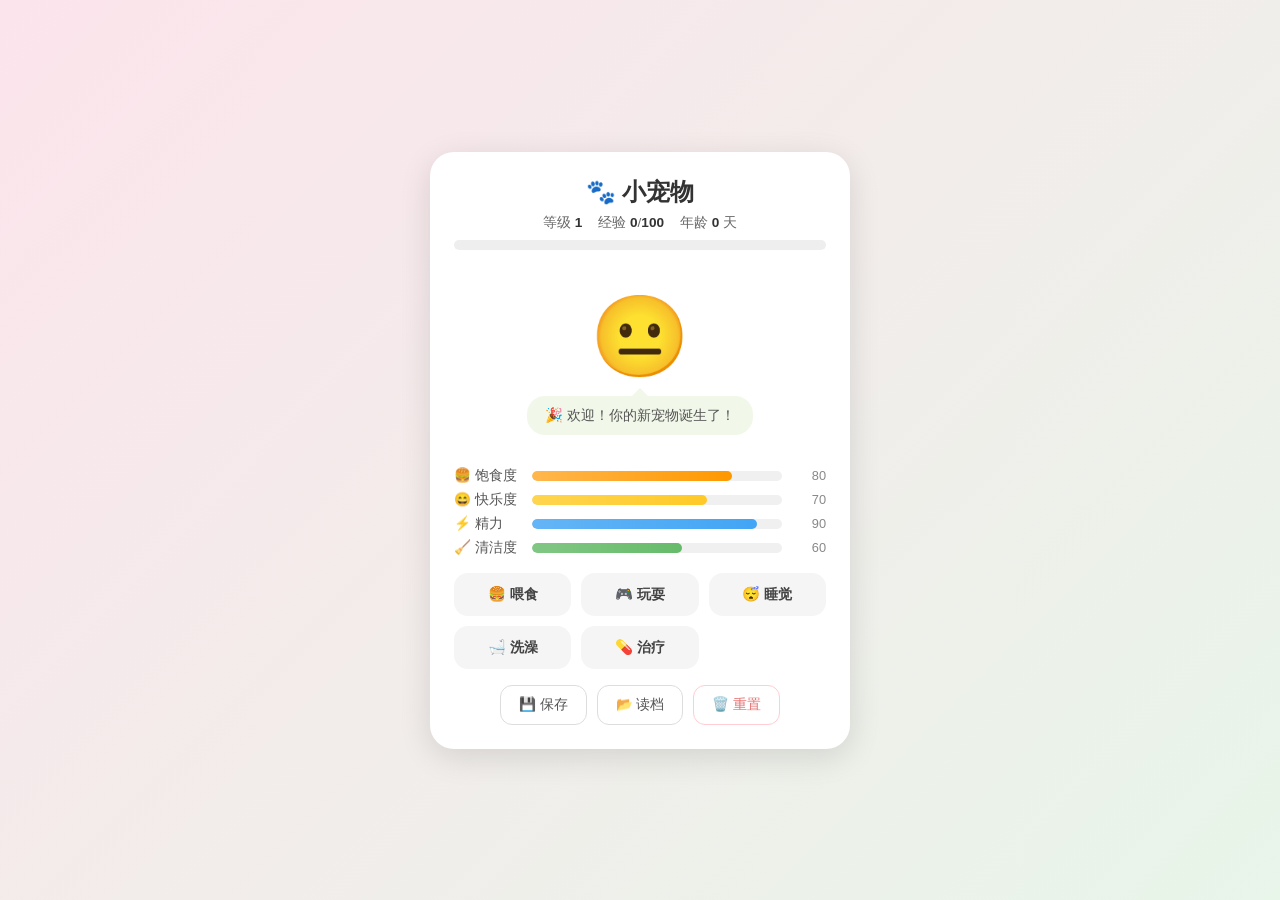
==== pet-companion/index.html @ ac324ffc "初步分工说明，请阅读readme知晓自己负责区域" ====
<!DOCTYPE html>
<html lang="zh-CN">
<head>
    <meta charset="UTF-8" />
    <meta name="viewport" content="width=device-width, initial-scale=1.0" />
    <title>宠物伙伴</title>
    <link rel="stylesheet" href="css/style.css" />
</head>
<body>
    <div id="app">
        <!-- 顶部信息栏 -->
        <header>
            <h1 id="pet-name">🐾 小宠物</h1>
            <div class="meta-info">
                <span>等级 <strong id="level">1</strong></span>
                <span>经验 <strong id="xp">0</strong>/<strong id="xp-next">100</strong></span>
                <span>年龄 <strong id="age">0</strong> 天</span>
            </div>
            <!-- 经验条 -->
            <div class="progress-bar" id="xp-bar">
                <div class="progress-fill" id="xp-fill" style="width: 0%"></div>
            </div>
        </header>

        <!-- 宠物展示区 -->
        <section id="pet-area">
            <div id="pet-sprite" class="pet-normal">😊</div>
            <div id="pet-message" class="message-bubble">你好！我是你的小宠物～</div>
        </section>

        <!-- 属性面板 -->
        <section id="stats-panel">
            <div class="stat">
                <span class="stat-label">🍔 饱食度</span>
                <div class="progress-bar"><div class="progress-fill" id="hunger-fill" style="width: 80%"></div></div>
                <span class="stat-value" id="hunger-value">80</span>
            </div>
            <div class="stat">
                <span class="stat-label">😄 快乐度</span>
                <div class="progress-bar"><div class="progress-fill" id="happiness-fill" style="width: 70%"></div></div>
                <span class="stat-value" id="happiness-value">70</span>
            </div>
            <div class="stat">
                <span class="stat-label">⚡ 精力</span>
                <div class="progress-bar"><div class="progress-fill" id="energy-fill" style="width: 90%"></div></div>
                <span class="stat-value" id="energy-value">90</span>
            </div>
            <div class="stat">
                <span class="stat-label">🧹 清洁度</span>
                <div class="progress-bar"><div class="progress-fill" id="hygiene-fill" style="width: 60%"></div></div>
                <span class="stat-value" id="hygiene-value">60</span>
            </div>
        </section>

        <!-- 操作按钮 -->
        <section id="actions">
            <button class="action-btn" data-action="feed">🍔 喂食</button>
            <button class="action-btn" data-action="play">🎮 玩耍</button>
            <button class="action-btn" data-action="sleep">😴 睡觉</button>
            <button class="action-btn" data-action="clean">🛁 洗澡</button>
            <button class="action-btn" data-action="heal">💊 治疗</button>
        </section>

        <!-- 存档管理 -->
        <section id="save-management">
            <button class="secondary-btn" id="save-btn">💾 保存</button>
            <button class="secondary-btn" id="load-btn">📂 读档</button>
            <button class="secondary-btn danger" id="reset-btn">🗑️ 重置</button>
        </section>
    </div>

    <script src="js/gameLogic.js"></script>
    <script src="js/storage.js"></script>
    <script src="js/app.js"></script>
</body>
</html>
---- pet-companion/css/style.css ----
/* ===== 全局重置 ===== */
* {
    margin: 0;
    padding: 0;
    box-sizing: border-box;
}

body {
    font-family: 'Segoe UI', 'PingFang SC', 'Microsoft YaHei', sans-serif;
    background: linear-gradient(135deg, #fce4ec, #e8f5e9);
    min-height: 100vh;
    display: flex;
    justify-content: center;
    align-items: center;
    padding: 20px;
}

/* ===== 主容器 ===== */
#app {
    width: 100%;
    max-width: 420px;
    background: #fff;
    border-radius: 24px;
    box-shadow: 0 8px 32px rgba(0, 0, 0, 0.12);
    padding: 24px;
    transition: box-shadow 0.3s;
}

#app:hover {
    box-shadow: 0 12px 40px rgba(0, 0, 0, 0.18);
}

/* ===== 顶部信息栏 ===== */
header {
    text-align: center;
    margin-bottom: 16px;
}

#pet-name {
    font-size: 1.5rem;
    color: #333;
    margin-bottom: 6px;
}

.meta-info {
    display: flex;
    justify-content: center;
    gap: 16px;
    font-size: 0.85rem;
    color: #666;
    margin-bottom: 8px;
}

.meta-info strong {
    color: #333;
}

/* ===== 进度条 ===== */
.progress-bar {
    width: 100%;
    height: 10px;
    background: #eee;
    border-radius: 10px;
    overflow: hidden;
    margin: 4px 0;
}

.progress-fill {
    height: 100%;
    border-radius: 10px;
    transition: width 0.5s ease;
    background: linear-gradient(90deg, #81c784, #66bb6a);
}

/* ===== 宠物展示区 ===== */
#pet-area {
    position: relative;
    display: flex;
    flex-direction: column;
    align-items: center;
    padding: 24px 0;
    margin-bottom: 8px;
}

#pet-sprite {
    font-size: 5rem;
    transition: transform 0.3s ease;
    cursor: default;
    user-select: none;
}

#pet-sprite:hover {
    transform: scale(1.1);
}

/* 宠物情绪动画 */
.pet-normal { animation: idleBounce 2s ease-in-out infinite; }
.pet-happy { animation: happyJump 0.6s ease; }
.pet-sleeping { animation: sleepFloat 3s ease-in-out infinite; }
.pet-sick { animation: sickShake 0.5s ease infinite; }

@keyframes idleBounce {
    0%, 100% { transform: translateY(0); }
    50% { transform: translateY(-6px); }
}

@keyframes happyJump {
    0% { transform: translateY(0) scale(1); }
    30% { transform: translateY(-20px) scale(1.15); }
    60% { transform: translateY(-10px) scale(1.05); }
    100% { transform: translateY(0) scale(1); }
}

@keyframes sleepFloat {
    0%, 100% { transform: translateY(0) scale(0.95); opacity: 0.8; }
    50% { transform: translateY(-4px) scale(1); opacity: 1; }
}

@keyframes sickShake {
    0%, 100% { transform: translateX(0); }
    25% { transform: translateX(-5px); }
    75% { transform: translateX(5px); }
}

/* 对话气泡 */
.message-bubble {
    margin-top: 12px;
    padding: 10px 18px;
    background: #f1f8e9;
    border-radius: 18px;
    font-size: 0.9rem;
    color: #555;
    max-width: 280px;
    text-align: center;
    position: relative;
    transition: opacity 0.3s, transform 0.3s;
}

.message-bubble::before {
    content: '';
    position: absolute;
    top: -8px;
    left: 50%;
    transform: translateX(-50%);
    border-left: 8px solid transparent;
    border-right: 8px solid transparent;
    border-bottom: 8px solid #f1f8e9;
}

/* ===== 属性面板 ===== */
#stats-panel {
    margin-bottom: 16px;
}

.stat {
    display: flex;
    align-items: center;
    gap: 8px;
    margin-bottom: 6px;
}

.stat-label {
    width: 70px;
    font-size: 0.85rem;
    color: #555;
    flex-shrink: 0;
}

.stat .progress-bar {
    flex: 1;
    height: 10px;
    background: #f0f0f0;
}

.stat .progress-fill {
    height: 100%;
    border-radius: 10px;
    transition: width 0.5s ease;
}

.stat .stat-value {
    width: 36px;
    text-align: right;
    font-size: 0.8rem;
    color: #888;
    flex-shrink: 0;
}

/* 各属性颜色 */
#hunger-fill  { background: linear-gradient(90deg, #ffb74d, #ff9800); }
#happiness-fill { background: linear-gradient(90deg, #ffd54f, #ffca28); }
#energy-fill  { background: linear-gradient(90deg, #64b5f6, #42a5f5); }
#hygiene-fill { background: linear-gradient(90deg, #81c784, #66bb6a); }

/* ===== 操作按钮 ===== */
#actions {
    display: grid;
    grid-template-columns: repeat(3, 1fr);
    gap: 10px;
    margin-bottom: 16px;
}

.action-btn {
    padding: 12px 8px;
    border: none;
    border-radius: 14px;
    font-size: 0.9rem;
    font-weight: 600;
    background: #f5f5f5;
    color: #444;
    cursor: pointer;
    transition: all 0.2s ease;
    user-select: none;
}

.action-btn:hover {
    background: #e8f5e9;
    transform: translateY(-2px);
    box-shadow: 0 4px 12px rgba(0, 0, 0, 0.1);
}

.action-btn:active {
    transform: translateY(0);
    box-shadow: none;
}

.action-btn:disabled {
    opacity: 0.5;
    cursor: not-allowed;
    transform: none;
    box-shadow: none;
}

/* ===== 存档管理 ===== */
#save-management {
    display: flex;
    justify-content: center;
    gap: 10px;
}

.secondary-btn {
    padding: 10px 18px;
    border: 1px solid #ddd;
    border-radius: 12px;
    font-size: 0.85rem;
    background: #fff;
    color: #555;
    cursor: pointer;
    transition: all 0.2s ease;
}

.secondary-btn:hover {
    background: #f5f5f5;
    border-color: #bbb;
}

.secondary-btn.danger {
    color: #e57373;
    border-color: #ffcdd2;
}

.secondary-btn.danger:hover {
    background: #ffebee;
    border-color: #ef9a9a;
}

/* ===== 响应式 ===== */
@media (max-width: 480px) {
    #app {
        padding: 16px;
        border-radius: 18px;
    }

    #pet-sprite {
        font-size: 4rem;
    }

    .action-btn {
        padding: 10px 6px;
        font-size: 0.8rem;
    }

    .meta-info {
        gap: 10px;
        font-size: 0.78rem;
    }
}
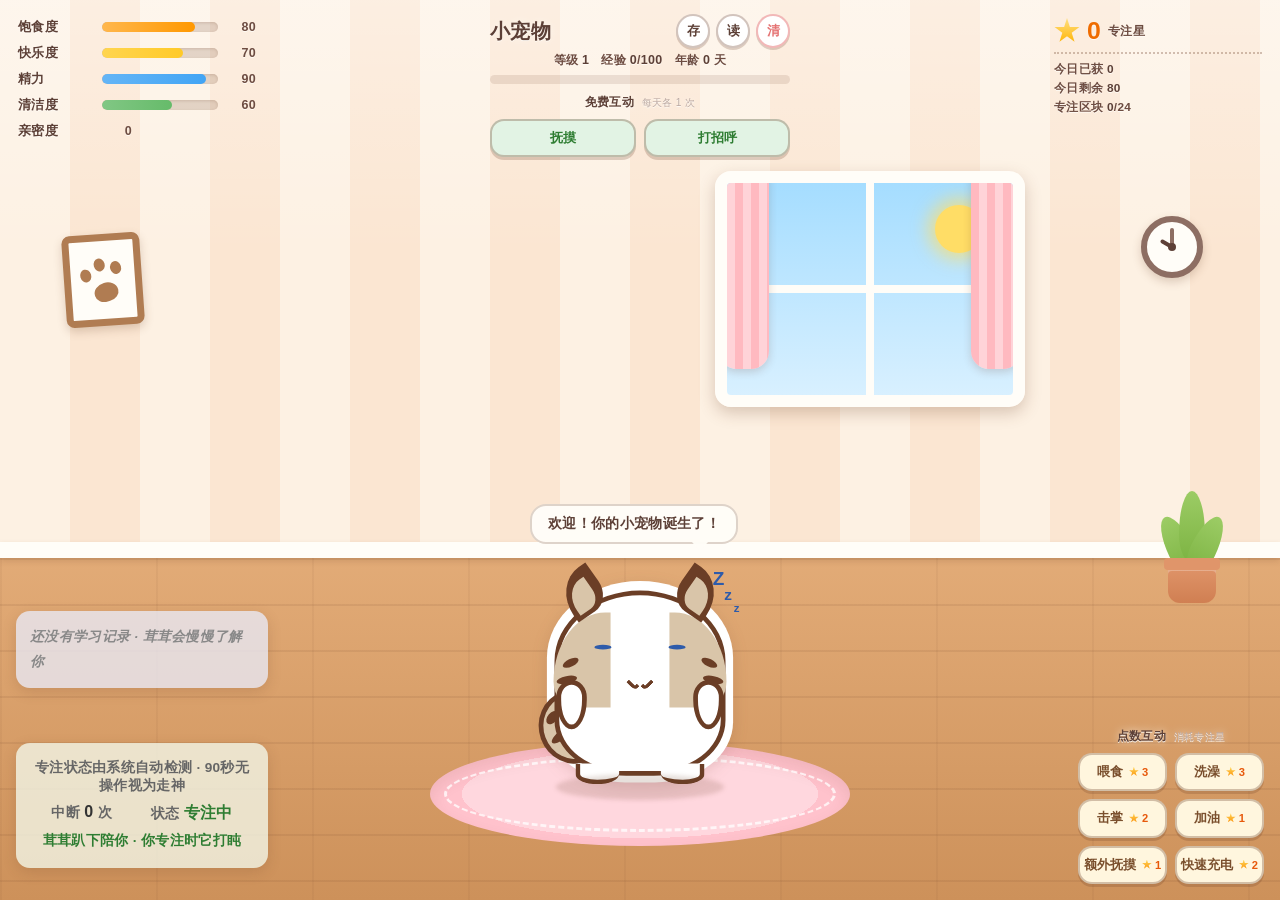
==== commit da19b7e2: "新ui" ====
--- a/pet-companion/index.html
+++ b/pet-companion/index.html
@@ -5,12 +5,90 @@
     <meta name="viewport" content="width=device-width, initial-scale=1.0" />
     <title>宠物伙伴</title>
     <link rel="stylesheet" href="css/style.css" />
+    <link rel="stylesheet" href="css/pet.css" />
 </head>
 <body>
     <div id="app">
-        <!-- 顶部信息栏 -->
+        <!-- ===== 卡通房间背景（纯CSS装饰层，自适应全屏） ===== -->
+        <div class="room-wall"></div>
+        <div class="room-floor"></div>
+        <div class="room-baseboard"></div>
+
+        <!-- 墙上挂画（纯CSS爪印，无emoji） -->
+        <div class="room-frame">
+            <div class="paw-print">
+                <i class="paw-toe t1"></i>
+                <i class="paw-toe t2"></i>
+                <i class="paw-toe t3"></i>
+                <i class="paw-pad"></i>
+            </div>
+        </div>
+        <!-- 墙上时钟（分针会转动） -->
+        <div class="room-clock">
+            <div class="clock-hand clock-hand-h"></div>
+            <div class="clock-hand clock-hand-m"></div>
+            <div class="clock-dot"></div>
+        </div>
+        <!-- 窗户：天空 + 太阳 + 云朵 + 窗帘 -->
+        <div class="room-window">
+            <div class="window-bar-h"></div>
+            <div class="window-bar-v"></div>
+            <div class="window-sun"></div>
+            <div class="window-cloud cloud-1"></div>
+            <div class="window-cloud cloud-2"></div>
+            <div class="curtain curtain-l"></div>
+            <div class="curtain curtain-r"></div>
+        </div>
+        <!-- 地板上的地毯 -->
+        <div class="room-rug"></div>
+        <!-- 右下角盆栽 -->
+        <div class="room-plant">
+            <div class="plant-leaf leaf-1"></div>
+            <div class="plant-leaf leaf-2"></div>
+            <div class="plant-leaf leaf-3"></div>
+            <div class="plant-pot"></div>
+        </div>
+
+        <!-- ===== 左上角：属性面板（无大框，纯文字标签） ===== -->
+        <section id="stats-panel">
+            <div class="stat">
+                <span class="stat-label">饱食度</span>
+                <div class="progress-bar"><div class="progress-fill" id="hunger-fill" style="width: 80%"></div></div>
+                <span class="stat-value" id="hunger-value">80</span>
+            </div>
+            <div class="stat">
+                <span class="stat-label">快乐度</span>
+                <div class="progress-bar"><div class="progress-fill" id="happiness-fill" style="width: 70%"></div></div>
+                <span class="stat-value" id="happiness-value">70</span>
+            </div>
+            <div class="stat">
+                <span class="stat-label">精力</span>
+                <div class="progress-bar"><div class="progress-fill" id="energy-fill" style="width: 90%"></div></div>
+                <span class="stat-value" id="energy-value">90</span>
+            </div>
+            <div class="stat">
+                <span class="stat-label">清洁度</span>
+                <div class="progress-bar"><div class="progress-fill" id="hygiene-fill" style="width: 60%"></div></div>
+                <span class="stat-value" id="hygiene-value">60</span>
+            </div>
+            <!-- 亲密度（无上限，只增不减，B 渲染数值） -->
+            <div class="stat stat-affection">
+                <span class="stat-label">亲密度</span>
+                <span class="stat-value" id="affection-value">0</span>
+            </div>
+        </section>
+
+        <!-- ===== 顶部中央：名字/等级 + 存档按钮 + 免费互动 ===== -->
         <header>
-            <h1 id="pet-name">🐾 小宠物</h1>
+            <div class="header-top">
+                <h1 id="pet-name">小宠物</h1>
+                <!-- 存档管理（收纳为小圆钮） -->
+                <div id="save-management">
+                    <button class="secondary-btn" id="save-btn" title="保存">存</button>
+                    <button class="secondary-btn" id="load-btn" title="读档">读</button>
+                    <button class="secondary-btn danger" id="reset-btn" title="重置">清</button>
+                </div>
+            </div>
             <div class="meta-info">
                 <span>等级 <strong id="level">1</strong></span>
                 <span>经验 <strong id="xp">0</strong>/<strong id="xp-next">100</strong></span>
@@ -20,52 +98,86 @@
             <div class="progress-bar" id="xp-bar">
                 <div class="progress-fill" id="xp-fill" style="width: 0%"></div>
             </div>
+            <!-- 免费互动（每天各限 1 次，次数限制由 B 控制） -->
+            <div class="action-group">
+                <h3 class="action-group-title">免费互动 <small>每天各 1 次</small></h3>
+                <div class="action-grid action-grid-free">
+                    <button class="action-btn action-btn-free" data-action="pet_free">抚摸</button>
+                    <button class="action-btn action-btn-free" data-action="greet">打招呼</button>
+                </div>
+            </div>
         </header>
 
-        <!-- 宠物展示区 -->
+        <!-- ===== 右上角：专注星面板（数据由 B 通过 GameLogic.getStarsInfo 渲染） ===== -->
+        <section id="star-panel">
+            <div class="star-main">
+                <span class="star-icon"></span>
+                <span class="star-count" id="star-count">0</span>
+                <span class="star-label">专注星</span>
+            </div>
+            <div class="star-meta">
+                <span>今日已获 <strong id="daily-star-count">0</strong></span>
+                <span>今日剩余 <strong id="daily-star-remaining">80</strong></span>
+                <span>专注区块 <strong id="focus-block-count">0</strong>/24</span>
+            </div>
+        </section>
+
+        <!-- ===== 中央：宠物展示区（站在地板地毯上） ===== -->
         <section id="pet-area">
-            <div id="pet-sprite" class="pet-normal">😊</div>
+            <div id="pet-sprite" class="pet-normal">
+                <div class="cat-glow"></div>
+                <div class="cat-tail">
+                    <div class="cat-tail-mark cat-tail-mark-1"></div>
+                    <div class="cat-tail-mark cat-tail-mark-2"></div>
+                </div>
+                <div class="cat-body">
+                    <div class="cat-cheek cat-cheek-l"></div>
+                    <div class="cat-cheek cat-cheek-r"></div>
+                    <div class="cat-collar"></div>
+                </div>
+                <div class="cat-ear cat-ear-l"></div>
+                <div class="cat-ear cat-ear-r"></div>
+                <div class="cat-ear-inner cat-ear-inner-l"></div>
+                <div class="cat-ear-inner cat-ear-inner-r"></div>
+                <div class="cat-whisker cat-whisker-l1"></div>
+                <div class="cat-whisker cat-whisker-l2"></div>
+                <div class="cat-whisker cat-whisker-r1"></div>
+                <div class="cat-whisker cat-whisker-r2"></div>
+                <div class="cat-eye cat-eye-l"></div>
+                <div class="cat-eye cat-eye-r"></div>
+                <div class="cat-mouth"></div>
+                <div class="cat-blush cat-blush-l"></div>
+                <div class="cat-blush cat-blush-r"></div>
+                <div class="cat-arm cat-arm-l"></div>
+                <div class="cat-arm cat-arm-r"></div>
+                <div class="cat-foot cat-foot-l"></div>
+                <div class="cat-foot cat-foot-r"></div>
+                <div class="cat-hearts"><span></span><span></span><span></span></div>
+                <div class="cat-zzz"><span>Z</span><span>z</span><span>z</span></div>
+                <div class="cat-bubbles"><span></span><span></span><span></span><span></span><span></span></div>
+                <div class="cat-spark"></div>
+                <div class="cat-food"></div>
+                <div class="cat-hand5"></div>
+            </div>
             <div id="pet-message" class="message-bubble">你好！我是你的小宠物～</div>
         </section>
 
-        <!-- 属性面板 -->
-        <section id="stats-panel">
-            <div class="stat">
-                <span class="stat-label">🍔 饱食度</span>
-                <div class="progress-bar"><div class="progress-fill" id="hunger-fill" style="width: 80%"></div></div>
-                <span class="stat-value" id="hunger-value">80</span>
+        <!-- ===== 底部：点数互动按钮（消耗专注星，data-action 与 GameLogic.actions 一致） ===== -->
+        <section id="actions">
+            <div class="action-group">
+                <h3 class="action-group-title">点数互动 <small>消耗专注星</small></h3>
+                <div class="action-grid">
+                    <button class="action-btn action-btn-star" data-action="feed">喂食 <span class="star-cost"><i class="mini-star"></i>3</span></button>
+                    <button class="action-btn action-btn-star" data-action="clean">洗澡 <span class="star-cost"><i class="mini-star"></i>3</span></button>
+                    <button class="action-btn action-btn-star" data-action="highfive">击掌 <span class="star-cost"><i class="mini-star"></i>2</span></button>
+                    <button class="action-btn action-btn-star" data-action="cheer">加油 <span class="star-cost"><i class="mini-star"></i>1</span></button>
+                </div>
+                <!-- 第三行：字数较长，独立成行、宽度自适应，不必与上两行对齐 -->
+                <div class="action-grid action-grid-lower">
+                    <button class="action-btn action-btn-star" data-action="pet_extra">额外抚摸 <span class="star-cost"><i class="mini-star"></i>1</span></button>
+                    <button class="action-btn action-btn-star" data-action="sleep">快速充电 <span class="star-cost"><i class="mini-star"></i>2</span></button>
+                </div>
             </div>
-            <div class="stat">
-                <span class="stat-label">😄 快乐度</span>
-                <div class="progress-bar"><div class="progress-fill" id="happiness-fill" style="width: 70%"></div></div>
-                <span class="stat-value" id="happiness-value">70</span>
-            </div>
-            <div class="stat">
-                <span class="stat-label">⚡ 精力</span>
-                <div class="progress-bar"><div class="progress-fill" id="energy-fill" style="width: 90%"></div></div>
-                <span class="stat-value" id="energy-value">90</span>
-            </div>
-            <div class="stat">
-                <span class="stat-label">🧹 清洁度</span>
-                <div class="progress-bar"><div class="progress-fill" id="hygiene-fill" style="width: 60%"></div></div>
-                <span class="stat-value" id="hygiene-value">60</span>
-            </div>
-        </section>
-
-        <!-- 操作按钮 -->
-        <section id="actions">
-            <button class="action-btn" data-action="feed">🍔 喂食</button>
-            <button class="action-btn" data-action="play">🎮 玩耍</button>
-            <button class="action-btn" data-action="sleep">😴 睡觉</button>
-            <button class="action-btn" data-action="clean">🛁 洗澡</button>
-            <button class="action-btn" data-action="heal">💊 治疗</button>
-        </section>
-
-        <!-- 存档管理 -->
-        <section id="save-management">
-            <button class="secondary-btn" id="save-btn">💾 保存</button>
-            <button class="secondary-btn" id="load-btn">📂 读档</button>
-            <button class="secondary-btn danger" id="reset-btn">🗑️ 重置</button>
         </section>
     </div>
 
@@ -73,4 +185,4 @@
     <script src="js/storage.js"></script>
     <script src="js/app.js"></script>
 </body>
-</html>+</html>
--- a/pet-companion/css/style.css
+++ b/pet-companion/css/style.css
@@ -5,61 +5,738 @@
     box-sizing: border-box;
 }
 
+html, body {
+    height: 100%;
+}
+
 body {
-    font-family: 'Segoe UI', 'PingFang SC', 'Microsoft YaHei', sans-serif;
-    background: linear-gradient(135deg, #fce4ec, #e8f5e9);
-    min-height: 100vh;
+    /* 可爱字体：英文数字走 Comic Sans，中文优先幼圆 */
+    font-family: 'Comic Sans MS', 'YouYuan', 'Yuanti SC', 'Segoe UI', 'PingFang SC', 'Microsoft YaHei', sans-serif;
+    font-weight: 600;
+    letter-spacing: 0.02em;
+    overflow: hidden;
+    background: #cf9460;
+}
+
+/* ============================================================
+ * 全屏卡通房间（#app 即房间，自适应整个视口）
+ * ============================================================ */
+#app {
+    position: fixed;
+    inset: 0;
+    overflow: hidden;
+}
+
+/* ---- 墙面：奶油色条纹墙纸 ---- */
+.room-wall {
+    position: absolute;
+    left: 0; right: 0; top: 0;
+    height: 62%;
+    background:
+        linear-gradient(180deg, rgba(255, 255, 255, 0.35), transparent 45%),
+        repeating-linear-gradient(90deg, #fdf1e3 0 70px, #fbe6d2 70px 140px);
+    z-index: 0;
+}
+
+/* ---- 地板：木地板（横向板条 + 接缝线） ---- */
+.room-floor {
+    position: absolute;
+    left: 0; right: 0; bottom: 0;
+    height: 38%;
+    background:
+        repeating-linear-gradient(180deg, rgba(107, 62, 38, 0.10) 0 2px, transparent 2px 46px),
+        repeating-linear-gradient(90deg, rgba(107, 62, 38, 0.06) 0 2px, transparent 2px 156px),
+        linear-gradient(180deg, #e2ab77, #cd915a);
+    z-index: 0;
+}
+
+/* ---- 墙脚踢脚线 ---- */
+.room-baseboard {
+    position: absolute;
+    left: 0; right: 0; bottom: 38%;
+    height: 16px;
+    background: #fffdf8;
+    box-shadow: 0 3px 6px rgba(107, 62, 38, 0.18);
+    z-index: 1;
+}
+
+/* ---- 地毯（宠物站的位置） ---- */
+.room-rug {
+    position: absolute;
+    left: 50%;
+    bottom: 6%;
+    transform: translateX(-50%);
+    width: min(420px, 78vw);
+    height: 104px;
+    border-radius: 50%;
+    background: radial-gradient(ellipse at center, #ffd7de 0 60%, #ffc2cc 60% 74%, #ffb3c1 74%);
+    box-shadow: inset 0 8px 16px rgba(107, 62, 38, 0.10);
+    z-index: 2;
+}
+
+.room-rug::after {
+    content: '';
+    position: absolute;
+    inset: 14px;
+    border-radius: 50%;
+    border: 3px dashed rgba(255, 255, 255, 0.75);
+}
+
+/* ---- 墙上挂画（左墙，纯CSS爪印） ---- */
+.room-frame {
+    position: absolute;
+    left: 5%;
+    top: 26%;
+    width: 78px;
+    height: 92px;
+    background: #fffdf8;
+    border: 7px solid #b07c52;
+    border-radius: 8px;
+    box-shadow: 0 4px 10px rgba(107, 62, 38, 0.22);
+    transform: rotate(-4deg);
     display: flex;
+    align-items: center;
     justify-content: center;
+    z-index: 1;
+}
+
+/* 爪印：掌心 + 三根趾头 */
+.paw-print {
+    position: relative;
+    width: 44px;
+    height: 44px;
+    transform: rotate(-12deg);
+}
+
+.paw-pad {
+    position: absolute;
+    left: 50%;
+    bottom: 0;
+    transform: translateX(-50%);
+    width: 24px;
+    height: 19px;
+    background: #b07c52;
+    border-radius: 50% 50% 45% 45%;
+}
+
+.paw-toe {
+    position: absolute;
+    top: 0;
+    width: 11px;
+    height: 13px;
+    background: #b07c52;
+    border-radius: 50%;
+}
+
+.paw-toe.t1 { left: 1px; top: 7px; }
+.paw-toe.t2 { left: 16.5px; top: 0; }
+.paw-toe.t3 { right: 1px; top: 7px; }
+
+/* ---- 墙上时钟（右墙，分针转动） ---- */
+.room-clock {
+    position: absolute;
+    right: 6%;
+    top: 24%;
+    width: 62px;
+    height: 62px;
+    border-radius: 50%;
+    background: #fffdf8;
+    border: 6px solid #8d6e63;
+    box-shadow: 0 4px 10px rgba(107, 62, 38, 0.22);
+    z-index: 1;
+}
+
+.clock-hand {
+    position: absolute;
+    left: calc(50% - 2px);
+    bottom: 50%;
+    width: 4px;
+    border-radius: 2px;
+    background: #5d4037;
+    transform-origin: 50% 100%;
+}
+
+.clock-hand-h {
+    height: 13px;
+    transform: rotate(300deg); /* 指向 10 点 */
+}
+
+.clock-hand-m {
+    height: 19px;
+    background: #8d6e63;
+    animation: clockSpin 60s linear infinite;
+}
+
+.clock-dot {
+    position: absolute;
+    left: 50%; top: 50%;
+    width: 8px; height: 8px;
+    margin: -4px 0 0 -4px;
+    border-radius: 50%;
+    background: #5d4037;
+}
+
+@keyframes clockSpin {
+    to { transform: rotate(360deg); }
+}
+
+/* ---- 窗户（加大，偏房间右侧，天空+太阳+云） ---- */
+.room-window {
+    position: absolute;
+    left: 68%;
+    top: 19vh;
+    transform: translateX(-50%);
+    width: 310px;
+    height: 236px;
+    border: 12px solid #fffdf8;
+    border-radius: 16px;
+    background: linear-gradient(180deg, #a5ddff 0%, #d8f0ff 100%);
+    box-shadow: 0 6px 16px rgba(107, 62, 38, 0.25);
+    overflow: hidden;
+    z-index: 1;
+}
+
+/* 窗框十字 */
+.window-bar-h {
+    position: absolute;
+    left: 0; right: 0; top: 50%;
+    height: 8px;
+    margin-top: -4px;
+    background: #fffdf8;
+    z-index: 2;
+}
+
+.window-bar-v {
+    position: absolute;
+    top: 0; bottom: 0; left: 50%;
+    width: 8px;
+    margin-left: -4px;
+    background: #fffdf8;
+    z-index: 2;
+}
+
+/* 太阳（呼吸光晕） */
+.window-sun {
+    position: absolute;
+    top: 22px; right: 30px;
+    width: 48px;
+    height: 48px;
+    border-radius: 50%;
+    background: #ffdd66;
+    box-shadow: 0 0 18px 6px rgba(255, 221, 102, 0.75);
+    animation: sunGlow 4s ease-in-out infinite;
+    z-index: 1;
+}
+
+@keyframes sunGlow {
+    0%, 100% { box-shadow: 0 0 14px 4px rgba(255, 221, 102, 0.6); }
+    50%      { box-shadow: 0 0 24px 9px rgba(255, 221, 102, 0.9); }
+}
+
+/* 云朵（缓慢飘动） */
+.window-cloud {
+    position: absolute;
+    width: 44px;
+    height: 16px;
+    border-radius: 10px;
+    background: #fff;
+    opacity: 0.95;
+    z-index: 1;
+}
+
+.window-cloud::before,
+.window-cloud::after {
+    content: '';
+    position: absolute;
+    background: #fff;
+    border-radius: 50%;
+}
+
+.window-cloud::before {
+    width: 20px; height: 20px;
+    left: 6px; top: -9px;
+}
+
+.window-cloud::after {
+    width: 14px; height: 14px;
+    right: 8px; top: -5px;
+}
+
+.cloud-1 {
+    left: -60px; top: 52px;
+    animation: cloudDrift 26s linear infinite;
+}
+
+.cloud-2 {
+    left: -110px; top: 128px;
+    transform: scale(0.7);
+    animation: cloudDrift 34s linear infinite;
+    animation-delay: -14s;
+}
+
+@keyframes cloudDrift {
+    from { transform: translateX(0); }
+    to   { transform: translateX(470px); }
+}
+
+/* 窗帘（左右两片，条纹） */
+.curtain {
+    position: absolute;
+    top: -8px;
+    width: 50px;
+    height: 194px;
+    background: repeating-linear-gradient(90deg, #ffb9c0 0 8px, #ffd3d8 8px 16px);
+    border-radius: 0 0 18px 18px;
+    box-shadow: 0 3px 8px rgba(107, 62, 38, 0.2);
+    z-index: 3;
+}
+
+.curtain-l { left: -8px; }
+.curtain-r { right: -8px; }
+
+/* ---- 盆栽（右下角地板） ---- */
+.room-plant {
+    position: absolute;
+    right: 4%;
+    bottom: 33%;
+    width: 74px;
+    height: 118px;
+    z-index: 2;
+}
+
+.plant-pot {
+    position: absolute;
+    bottom: 0;
+    left: 50%;
+    transform: translateX(-50%);
+    width: 48px;
+    height: 38px;
+    background: linear-gradient(180deg, #e0956a, #d07f52);
+    border-radius: 4px 4px 12px 12px;
+    box-shadow: inset 0 6px 0 rgba(255, 255, 255, 0.25);
+}
+
+.plant-pot::before {
+    content: '';
+    position: absolute;
+    top: -7px;
+    left: -4px;
+    right: -4px;
+    height: 12px;
+    background: #e0956a;
+    border-radius: 4px;
+}
+
+.plant-leaf {
+    position: absolute;
+    bottom: 30px;
+    left: 50%;
+    width: 26px;
+    height: 62px;
+    border-radius: 50% 50% 50% 50% / 60% 60% 40% 40%;
+    background: linear-gradient(180deg, #9ccc65, #7cb342);
+    transform-origin: 50% 100%;
+}
+
+.leaf-1 { transform: translateX(-50%) rotate(-26deg); }
+.leaf-2 { transform: translateX(-50%) rotate(0deg) translateY(-10px); height: 72px; }
+.leaf-3 { transform: translateX(-50%) rotate(26deg); }
+
+/* ============================================================
+ * UI 面板（无大框，直接浮在房间之上，靠文字投影保证可读）
+ * ============================================================ */
+
+/* ---- 左上角：属性面板（去框） ---- */
+#stats-panel {
+    position: absolute;
+    top: 18px;
+    left: 18px;
+    width: 238px;
+    z-index: 20;
+}
+
+.stat {
+    display: flex;
     align-items: center;
-    padding: 20px;
-}
-
-/* ===== 主容器 ===== */
-#app {
-    width: 100%;
-    max-width: 420px;
-    background: #fff;
-    border-radius: 24px;
-    box-shadow: 0 8px 32px rgba(0, 0, 0, 0.12);
-    padding: 24px;
-    transition: box-shadow 0.3s;
-}
-
-#app:hover {
-    box-shadow: 0 12px 40px rgba(0, 0, 0, 0.18);
-}
-
-/* ===== 顶部信息栏 ===== */
+    gap: 8px;
+    margin-bottom: 8px;
+}
+
+.stat:last-child {
+    margin-bottom: 0;
+}
+
+.stat-label {
+    width: 76px;
+    font-size: 0.82rem;
+    font-weight: 700;
+    color: #5d4037;
+    flex-shrink: 0;
+    white-space: nowrap;
+    text-shadow: 0 1px 0 rgba(255, 253, 248, 0.85), 0 0 6px rgba(255, 253, 248, 0.6);
+}
+
+.stat .progress-bar {
+    flex: 1;
+    height: 10px;
+    background: rgba(107, 62, 38, 0.18);
+    box-shadow: inset 0 1px 3px rgba(107, 62, 38, 0.18);
+}
+
+.stat .stat-value {
+    width: 30px;
+    text-align: right;
+    font-size: 0.78rem;
+    font-weight: 800;
+    color: #6d4c41;
+    flex-shrink: 0;
+    text-shadow: 0 1px 0 rgba(255, 253, 248, 0.85);
+}
+
+/* ---- 顶部中央：信息区 + 免费互动（去框） ---- */
 header {
+    position: absolute;
+    top: 14px;
+    left: 50%;
+    transform: translateX(-50%);
+    width: 300px;
     text-align: center;
-    margin-bottom: 16px;
+    z-index: 20;
+}
+
+.header-top {
+    display: flex;
+    align-items: center;
+    justify-content: space-between;
+    margin-bottom: 4px;
 }
 
 #pet-name {
-    font-size: 1.5rem;
-    color: #333;
-    margin-bottom: 6px;
+    font-size: 1.25rem;
+    font-weight: 800;
+    color: #5d4037;
+    text-shadow: 0 1px 0 rgba(255, 253, 248, 0.85), 0 0 8px rgba(255, 253, 248, 0.6);
 }
 
 .meta-info {
     display: flex;
     justify-content: center;
-    gap: 16px;
-    font-size: 0.85rem;
-    color: #666;
+    gap: 12px;
+    font-size: 0.78rem;
+    color: #6d4c41;
+    margin-bottom: 6px;
+    text-shadow: 0 1px 0 rgba(255, 253, 248, 0.85);
+}
+
+.meta-info strong {
+    font-weight: 800;
+    color: #5d4037;
+}
+
+/* ---- 右上角：专注星面板（去框） ---- */
+#star-panel {
+    position: absolute;
+    top: 18px;
+    right: 18px;
+    width: 208px;
+    z-index: 20;
+}
+
+.star-main {
+    display: flex;
+    align-items: center;
+    gap: 7px;
+    padding-bottom: 8px;
+    border-bottom: 2px dotted rgba(107, 62, 38, 0.3);
     margin-bottom: 8px;
 }
 
-.meta-info strong {
-    color: #333;
+/* 大星星：clip-path 五角星（替代 emoji） */
+.star-icon {
+    width: 26px;
+    height: 26px;
+    flex-shrink: 0;
+    background: linear-gradient(180deg, #ffe082, #ffb300);
+    clip-path: polygon(50% 0%, 61% 35%, 98% 35%, 68% 57%, 79% 91%, 50% 70%, 21% 91%, 32% 57%, 2% 35%, 39% 35%);
+    filter: drop-shadow(0 1px 1px rgba(107, 62, 38, 0.3));
+}
+
+.star-count {
+    font-size: 1.55rem;
+    font-weight: 800;
+    color: #ef6c00;
+    line-height: 1;
+    text-shadow: 0 1px 0 rgba(255, 253, 248, 0.9);
+}
+
+.star-label {
+    font-size: 0.78rem;
+    font-weight: 700;
+    color: #6d4c41;
+    text-shadow: 0 1px 0 rgba(255, 253, 248, 0.85);
+}
+
+.star-meta {
+    display: flex;
+    flex-direction: column;
+    gap: 3px;
+    font-size: 0.74rem;
+    font-weight: 600;
+    color: #6d4c41;
+    text-shadow: 0 1px 0 rgba(255, 253, 248, 0.85);
+}
+
+.star-meta strong {
+    font-weight: 800;
+    color: #5d4037;
+}
+
+/* ============================================================
+ * 宠物展示区（站在地板地毯上，居中偏下）
+ * ============================================================ */
+#pet-area {
+    position: absolute;
+    left: 50%;
+    bottom: 12%;
+    transform: translateX(-50%);
+    display: flex;
+    flex-direction: column;
+    align-items: center;
+    z-index: 10;
+}
+
+#pet-sprite {
+    position: relative;
+    transition: transform 0.3s ease;
+    cursor: pointer;
+    user-select: none;
+}
+
+#pet-sprite:hover {
+    transform: scale(1.05);
+}
+
+/* 宠物脚下的投影（贴合地面） */
+#pet-area::after {
+    content: '';
+    position: absolute;
+    bottom: -8px;
+    left: 50%;
+    transform: translateX(-50%);
+    width: 168px;
+    height: 26px;
+    border-radius: 50%;
+    background: rgba(107, 62, 38, 0.16);
+    filter: blur(2px);
+}
+
+/* 宠物情绪动画 — 核心动画已迁移到 pet.css */
+.pet-normal { }
+.pet-happy { }
+.pet-sleeping { }
+
+/* ---- 对话气泡（悬于宠物头顶） ---- */
+.message-bubble {
+    position: absolute;
+    top: -48px;
+    left: 0;
+    transform: none;
+    width: max-content;
+    max-width: 300px;
+    padding: 9px 16px;
+    background: rgba(255, 253, 248, 0.96);
+    border: 2.5px solid rgba(107, 62, 38, 0.22);
+    border-radius: 16px;
+    font-size: 0.86rem;
+    font-weight: 700;
+    color: #5d4037;
+    text-align: center;
+    white-space: nowrap;
+    transition: opacity 0.3s, transform 0.3s;
+    z-index: 15;
+}
+
+.message-bubble::before {
+    content: '';
+    position: absolute;
+    bottom: -9px;
+    right: 28px;
+    transform: none;
+    border-left: 8px solid transparent;
+    border-right: 8px solid transparent;
+    border-top: 9px solid rgba(255, 253, 248, 0.96);
+}
+
+/* ============================================================
+ * 右下角：点数互动按钮（2×3 网格，直接浮在地板上）
+ * ============================================================ */
+#actions {
+    position: absolute;
+    bottom: 16px;
+    right: 16px;
+    z-index: 20;
+}
+
+.action-group {
+    margin-bottom: 0;
+}
+
+.action-group-title {
+    font-size: 0.76rem;
+    font-weight: 800;
+    color: #5d4037;
+    margin-bottom: 8px;
+    text-align: center;
+    text-shadow: 0 1px 0 rgba(255, 253, 248, 0.9), 0 0 8px rgba(255, 253, 248, 0.7);
+}
+
+header .action-group-title {
+    text-align: center;
+    margin-top: 10px;
+}
+
+.action-group-title small {
+    font-weight: normal;
+    color: #bcaaa4;
+    margin-left: 4px;
+}
+
+.action-grid {
+    display: grid;
+    grid-template-columns: repeat(2, 1fr);
+    gap: 8px;
+}
+
+/* 点数互动第三行：字数较长，列宽自适应内容，不必与上两行对齐 */
+.action-grid-lower {
+    grid-template-columns: repeat(2, auto);
+    margin-top: 8px;
+}
+
+/* 免费互动：两列排布（顶部卡片内） */
+.action-grid-free {
+    grid-template-columns: repeat(2, 1fr);
+}
+
+/* ---- 卡通按钮：实底 + 描边 + 底部厚度 ---- */
+.action-btn {
+    padding: 9px 4px;
+    border: 2.5px solid rgba(107, 62, 38, 0.3);
+    border-radius: 14px;
+    font-size: 0.82rem;
+    font-weight: 800;
+    line-height: 1.25;
+    background: #fff;
+    color: #5d4037;
+    cursor: pointer;
+    box-shadow: 0 3px 0 rgba(107, 62, 38, 0.22);
+    transition: transform 0.12s ease, box-shadow 0.12s ease;
+    user-select: none;
+    white-space: nowrap;
+}
+
+.action-btn:hover {
+    transform: translateY(-2px);
+    box-shadow: 0 5px 0 rgba(107, 62, 38, 0.22);
+}
+
+.action-btn:active {
+    transform: translateY(1px);
+    box-shadow: 0 1px 0 rgba(107, 62, 38, 0.22);
+}
+
+/* 免费互动按钮：绿色系 */
+.action-btn-free {
+    background: #e2f3e4;
+    color: #2e7d32;
+}
+
+.action-btn-free:hover {
+    background: #d0ecd4;
+}
+
+/* 点数互动按钮：金色系 */
+.action-btn-star {
+    background: #fff6de;
+    color: #7a4f2d;
+}
+
+.action-btn-star:hover {
+    background: #ffedc4;
+}
+
+/* 专注星消耗标注（mini-star 为纯CSS小星星） */
+.star-cost {
+    font-size: 0.7rem;
+    font-weight: 800;
+    color: #e65100;
+    opacity: 0.95;
+    margin-left: 2px;
+}
+
+.mini-star {
+    display: inline-block;
+    width: 10px;
+    height: 10px;
+    margin-right: 3px;
+    background: linear-gradient(180deg, #ffd54f, #fb8c00);
+    clip-path: polygon(50% 0%, 61% 35%, 98% 35%, 68% 57%, 79% 91%, 50% 70%, 21% 91%, 32% 57%, 2% 35%, 39% 35%);
+    vertical-align: -1px;
+}
+
+.action-btn:disabled {
+    opacity: 0.5;
+    cursor: not-allowed;
+    transform: none;
+    box-shadow: 0 3px 0 rgba(107, 62, 38, 0.22);
+}
+
+/* ---- 存档管理：小文字圆钮（顶部信息区内） ---- */
+#save-management {
+    display: flex;
+    gap: 6px;
+}
+
+.secondary-btn {
+    width: 34px;
+    height: 34px;
+    padding: 0;
+    border: 2.5px solid rgba(107, 62, 38, 0.3);
+    border-radius: 50%;
+    font-size: 0.82rem;
+    font-weight: 800;
+    background: #fff;
+    color: #5d4037;
+    cursor: pointer;
+    box-shadow: 0 2px 0 rgba(107, 62, 38, 0.22);
+    transition: transform 0.12s ease, box-shadow 0.12s ease;
+    line-height: 1;
+}
+
+.secondary-btn:hover {
+    transform: translateY(-1px);
+    background: #f7f0e6;
+}
+
+.secondary-btn:active {
+    transform: translateY(1px);
+    box-shadow: 0 0 0 rgba(107, 62, 38, 0.22);
+}
+
+.secondary-btn.danger {
+    color: #e57373;
+    border-color: rgba(229, 115, 115, 0.5);
+}
+
+.secondary-btn.danger:hover {
+    background: #ffebee;
 }
 
 /* ===== 进度条 ===== */
 .progress-bar {
     width: 100%;
-    height: 10px;
-    background: #eee;
+    height: 9px;
+    background: rgba(107, 62, 38, 0.12);
     border-radius: 10px;
     overflow: hidden;
     margin: 4px 0;
@@ -72,216 +749,131 @@
     background: linear-gradient(90deg, #81c784, #66bb6a);
 }
 
-/* ===== 宠物展示区 ===== */
-#pet-area {
-    position: relative;
-    display: flex;
-    flex-direction: column;
-    align-items: center;
-    padding: 24px 0;
-    margin-bottom: 8px;
-}
-
-#pet-sprite {
-    font-size: 5rem;
-    transition: transform 0.3s ease;
-    cursor: default;
-    user-select: none;
-}
-
-#pet-sprite:hover {
-    transform: scale(1.1);
-}
-
-/* 宠物情绪动画 */
-.pet-normal { animation: idleBounce 2s ease-in-out infinite; }
-.pet-happy { animation: happyJump 0.6s ease; }
-.pet-sleeping { animation: sleepFloat 3s ease-in-out infinite; }
-.pet-sick { animation: sickShake 0.5s ease infinite; }
-
-@keyframes idleBounce {
-    0%, 100% { transform: translateY(0); }
-    50% { transform: translateY(-6px); }
-}
-
-@keyframes happyJump {
-    0% { transform: translateY(0) scale(1); }
-    30% { transform: translateY(-20px) scale(1.15); }
-    60% { transform: translateY(-10px) scale(1.05); }
-    100% { transform: translateY(0) scale(1); }
-}
-
-@keyframes sleepFloat {
-    0%, 100% { transform: translateY(0) scale(0.95); opacity: 0.8; }
-    50% { transform: translateY(-4px) scale(1); opacity: 1; }
-}
-
-@keyframes sickShake {
-    0%, 100% { transform: translateX(0); }
-    25% { transform: translateX(-5px); }
-    75% { transform: translateX(5px); }
-}
-
-/* 对话气泡 */
-.message-bubble {
-    margin-top: 12px;
-    padding: 10px 18px;
-    background: #f1f8e9;
-    border-radius: 18px;
-    font-size: 0.9rem;
-    color: #555;
-    max-width: 280px;
-    text-align: center;
-    position: relative;
-    transition: opacity 0.3s, transform 0.3s;
-}
-
-.message-bubble::before {
-    content: '';
-    position: absolute;
-    top: -8px;
+/* 各属性颜色 */
+#hunger-fill    { background: linear-gradient(90deg, #ffb74d, #ff9800); }
+#happiness-fill { background: linear-gradient(90deg, #ffd54f, #ffca28); }
+#energy-fill    { background: linear-gradient(90deg, #64b5f6, #42a5f5); }
+#hygiene-fill   { background: linear-gradient(90deg, #81c784, #66bb6a); }
+
+/* ============================================================
+ * B 动态创建的模块面板（companion / mirror / record / profile）
+ * JS 内联样式不含定位属性，这里用外部 CSS 统一定位
+ * ============================================================ */
+
+/* 左下角：共场陪伴面板（半透明，需覆盖 JS 内联背景色） */
+#companion-panel {
+    position: absolute;
+    left: 16px;
+    bottom: 16px;
+    width: 252px;
+    border-radius: 14px;
+    box-shadow: 0 4px 14px rgba(107, 62, 38, 0.18);
+    background: rgba(243, 248, 233, 0.78) !important;
+    z-index: 20;
+}
+
+/* 左侧：画像摘要（叠在共场陪伴上方，半透明） */
+#profile-summary {
+    position: absolute;
+    left: 16px;
+    bottom: 196px;
+    width: 252px;
+    border-radius: 14px;
+    box-shadow: 0 4px 14px rgba(107, 62, 38, 0.18);
+    background: rgba(232, 234, 246, 0.78) !important;
+    z-index: 20;
+}
+
+/* 中央浮层：状态镜像对话（点击宠物弹出） */
+#mirror-panel {
+    position: absolute;
     left: 50%;
+    top: 40%;
+    transform: translate(-50%, -50%);
+    width: min(360px, 92vw);
+    border-radius: 14px;
+    box-shadow: 0 10px 30px rgba(107, 62, 38, 0.3);
+    z-index: 40;
+}
+
+/* 中央浮层：学习结束情绪记录 */
+#record-panel {
+    position: absolute;
+    left: 50%;
+    bottom: 216px;
     transform: translateX(-50%);
-    border-left: 8px solid transparent;
-    border-right: 8px solid transparent;
-    border-bottom: 8px solid #f1f8e9;
-}
-
-/* ===== 属性面板 ===== */
-#stats-panel {
-    margin-bottom: 16px;
-}
-
-.stat {
-    display: flex;
-    align-items: center;
-    gap: 8px;
-    margin-bottom: 6px;
-}
-
-.stat-label {
-    width: 70px;
-    font-size: 0.85rem;
-    color: #555;
-    flex-shrink: 0;
-}
-
-.stat .progress-bar {
-    flex: 1;
-    height: 10px;
-    background: #f0f0f0;
-}
-
-.stat .progress-fill {
-    height: 100%;
-    border-radius: 10px;
-    transition: width 0.5s ease;
-}
-
-.stat .stat-value {
-    width: 36px;
-    text-align: right;
-    font-size: 0.8rem;
-    color: #888;
-    flex-shrink: 0;
-}
-
-/* 各属性颜色 */
-#hunger-fill  { background: linear-gradient(90deg, #ffb74d, #ff9800); }
-#happiness-fill { background: linear-gradient(90deg, #ffd54f, #ffca28); }
-#energy-fill  { background: linear-gradient(90deg, #64b5f6, #42a5f5); }
-#hygiene-fill { background: linear-gradient(90deg, #81c784, #66bb6a); }
-
-/* ===== 操作按钮 ===== */
-#actions {
-    display: grid;
-    grid-template-columns: repeat(3, 1fr);
-    gap: 10px;
-    margin-bottom: 16px;
-}
-
-.action-btn {
-    padding: 12px 8px;
-    border: none;
     border-radius: 14px;
-    font-size: 0.9rem;
-    font-weight: 600;
-    background: #f5f5f5;
-    color: #444;
-    cursor: pointer;
-    transition: all 0.2s ease;
-    user-select: none;
-}
-
-.action-btn:hover {
-    background: #e8f5e9;
-    transform: translateY(-2px);
-    box-shadow: 0 4px 12px rgba(0, 0, 0, 0.1);
-}
-
-.action-btn:active {
-    transform: translateY(0);
-    box-shadow: none;
-}
-
-.action-btn:disabled {
-    opacity: 0.5;
-    cursor: not-allowed;
-    transform: none;
-    box-shadow: none;
-}
-
-/* ===== 存档管理 ===== */
-#save-management {
-    display: flex;
-    justify-content: center;
-    gap: 10px;
-}
-
-.secondary-btn {
-    padding: 10px 18px;
-    border: 1px solid #ddd;
-    border-radius: 12px;
-    font-size: 0.85rem;
-    background: #fff;
-    color: #555;
-    cursor: pointer;
-    transition: all 0.2s ease;
-}
-
-.secondary-btn:hover {
-    background: #f5f5f5;
-    border-color: #bbb;
-}
-
-.secondary-btn.danger {
-    color: #e57373;
-    border-color: #ffcdd2;
-}
-
-.secondary-btn.danger:hover {
-    background: #ffebee;
-    border-color: #ef9a9a;
-}
-
-/* ===== 响应式 ===== */
-@media (max-width: 480px) {
-    #app {
-        padding: 16px;
-        border-radius: 18px;
+    box-shadow: 0 8px 24px rgba(107, 62, 38, 0.25);
+    z-index: 40;
+}
+
+/* ============================================================
+ * 响应式
+ * ============================================================ */
+@media (max-width: 960px) {
+    .room-frame, .room-clock, .room-plant {
+        display: none;
     }
 
-    #pet-sprite {
-        font-size: 4rem;
+    .room-window {
+        width: 230px;
+        height: 176px;
+        top: 17vh;
     }
 
+    .curtain {
+        width: 38px;
+        height: 146px;
+    }
+
+    .cloud-1 { top: 40px; }
+    .cloud-2 { top: 96px; }
+
+    header { width: 268px; }
+
+    #stats-panel { width: 208px; }
+
+    #star-panel { width: 172px; }
+
+    #companion-panel, #profile-summary { width: 214px; }
+    #profile-summary { bottom: 178px; }
+}
+
+@media (max-width: 620px) {
+    .room-window { display: none; }
+
+    /* 顶部三卡改为：属性左上 / 专注星右上 / 信息卡下移 */
+    header {
+        top: 148px;
+        width: min(300px, 94vw);
+    }
+
+    #stats-panel {
+        width: 46vw;
+        max-width: 178px;
+        padding: 8px 10px;
+    }
+
+    .stat-label { width: 58px; font-size: 0.7rem; }
+
+    #star-panel {
+        width: 42vw;
+        max-width: 138px;
+        padding: 8px 10px;
+    }
+
+    .star-count { font-size: 1.2rem; }
+    .star-meta { font-size: 0.66rem; }
+
+    /* 小屏隐藏 B 的两个常驻小面板，避免与底栏挤在一起 */
+    #companion-panel, #profile-summary { display: none; }
+
+    #record-panel { bottom: 188px; }
+
+    #pet-sprite { --cs: 0.8; }
+
     .action-btn {
-        padding: 10px 6px;
-        font-size: 0.8rem;
+        font-size: 0.72rem;
+        padding: 8px 2px;
     }
-
-    .meta-info {
-        gap: 10px;
-        font-size: 0.78rem;
-    }
-}+}
--- a/pet-companion/css/pet.css
+++ b/pet-companion/css/pet.css
@@ -0,0 +1,862 @@
+/* ============================================
+   BongoCat 纯CSS猫咪 + 动作动画
+   配色参考用户提供的贴纸猫形象
+   色值提取：描边 #6B3E26 / 身体白 / 脸颊耳内尾 #D9C5A9 / 眼睛蓝 #2E5BAA / 腮红 #F5B5B5
+   ============================================ */
+
+:root {
+    --co: #6B3E26;
+    --cw: #FFFFFF;
+    --cb: #D9C5A9;
+    --ce: #2E5BAA;
+    --cr: #F5B5B5;
+    --cw2: 5px;
+    --cs: 1;
+}
+
+/* ===== 容器 ===== */
+#pet-sprite {
+    font-size: initial;
+    position: relative;
+    width: calc(220px * var(--cs));
+    height: calc(240px * var(--cs));
+    cursor: pointer;
+    user-select: none;
+    transform-origin: center bottom;
+    transition: transform 0.3s ease;
+}
+
+#pet-sprite:hover {
+    transform: scale(1.05);
+}
+
+/* ===== 贴纸白边光晕（底层）===== */
+.cat-glow {
+    position: absolute;
+    left: calc(12px * var(--cs));
+    top: calc(18px * var(--cs));
+    width: calc(196px * var(--cs));
+    height: calc(212px * var(--cs));
+    background: var(--cw);
+    border-radius: 50% 50% 42% 42% / 38% 38% 30% 30%;
+    z-index: 0;
+    filter: drop-shadow(0 4px 8px rgba(107,62,38,0.15));
+}
+
+/* ===== 身体（一体圆润造型，含头+躯干）===== */
+.cat-body {
+    position: absolute;
+    left: calc(20px * var(--cs));
+    top: calc(28px * var(--cs));
+    width: calc(180px * var(--cs));
+    height: calc(195px * var(--cs));
+    background: var(--cw);
+    border: var(--cw2) solid var(--co);
+    border-radius: 50% 50% 42% 42% / 38% 38% 30% 30%;
+    z-index: 2;
+    overflow: visible;
+}
+
+/* ===== 米色脸颊/侧毛斑块（在身体内部）===== */
+.cat-cheek {
+    position: absolute;
+    background: var(--cb);
+    z-index: 3;
+}
+
+.cat-cheek-l {
+    left: calc(-6px * var(--cs));
+    top: calc(18px * var(--cs));
+    width: calc(60px * var(--cs));
+    height: calc(100px * var(--cs));
+    border-radius: 100% 0 0 40% / 80% 0 0 30%;
+}
+
+.cat-cheek-r {
+    right: calc(-6px * var(--cs));
+    top: calc(18px * var(--cs));
+    width: calc(60px * var(--cs));
+    height: calc(100px * var(--cs));
+    border-radius: 0 100% 40% 0 / 0 80% 30% 0;
+}
+
+/* ===== 耳朵（三角形，用border实现，z-index在身体之上）===== */
+.cat-ear {
+    position: absolute;
+    z-index: 4;
+}
+
+/* 左耳：用一个方形旋转做外框 */
+.cat-ear-l {
+    left: calc(28px * var(--cs));
+    top: calc(6px * var(--cs));
+    width: calc(42px * var(--cs));
+    height: calc(48px * var(--cs));
+    background: var(--co);
+    border-radius: 80% 0 50% 0;
+    transform: rotate(-35deg);
+}
+
+/* 左耳内米 */
+.cat-ear-inner-l {
+    position: absolute;
+    left: calc(36px * var(--cs));
+    top: calc(18px * var(--cs));
+    width: calc(26px * var(--cs));
+    height: calc(32px * var(--cs));
+    background: var(--cb);
+    border-radius: 80% 0 50% 0;
+    transform: rotate(-35deg);
+    z-index: 5;
+}
+
+.cat-ear-r {
+    right: calc(28px * var(--cs));
+    top: calc(6px * var(--cs));
+    width: calc(42px * var(--cs));
+    height: calc(48px * var(--cs));
+    background: var(--co);
+    border-radius: 0 80% 0 50%;
+    transform: rotate(35deg);
+}
+
+.cat-ear-inner-r {
+    position: absolute;
+    right: calc(36px * var(--cs));
+    top: calc(18px * var(--cs));
+    width: calc(26px * var(--cs));
+    height: calc(32px * var(--cs));
+    background: var(--cb);
+    border-radius: 0 80% 0 50%;
+    transform: rotate(35deg);
+    z-index: 5;
+}
+
+/* ===== 眼睛（蓝色椭圆竖瞳）===== */
+.cat-eye {
+    position: absolute;
+    width: calc(18px * var(--cs));
+    height: calc(44px * var(--cs));
+    background: var(--ce);
+    border-radius: 50%;
+    z-index: 6;
+    transition: transform 0.15s ease, height 0.15s ease, border-radius 0.15s ease;
+}
+
+.cat-eye-l {
+    left: calc(62px * var(--cs));
+    top: calc(65px * var(--cs));
+}
+
+.cat-eye-r {
+    right: calc(62px * var(--cs));
+    top: calc(65px * var(--cs));
+}
+
+/* ===== 嘴巴 (ω形) ===== */
+.cat-mouth {
+    position: absolute;
+    left: 50%;
+    top: calc(118px * var(--cs));
+    transform: translateX(-50%);
+    z-index: 6;
+    width: calc(26px * var(--cs));
+    height: calc(12px * var(--cs));
+}
+
+.cat-mouth::before,
+.cat-mouth::after {
+    content: '';
+    position: absolute;
+    bottom: 0;
+    width: calc(13px * var(--cs));
+    height: calc(10px * var(--cs));
+    border: calc(var(--cw2) * 0.8) solid var(--co);
+    border-top: none;
+    border-left: none;
+    border-radius: 0 0 60% 0;
+}
+
+.cat-mouth::before {
+    left: calc(-1px * var(--cs));
+    transform: rotate(45deg);
+}
+
+.cat-mouth::after {
+    right: calc(-1px * var(--cs));
+    transform: rotate(-45deg);
+    border: calc(var(--cw2) * 0.8) solid var(--co);
+    border-top: none;
+    border-right: none;
+    border-radius: 0 0 0 60%;
+}
+
+/* ===== 脸颊纹理（棕色椭圆点，每边2个）===== */
+.cat-whisker {
+    position: absolute;
+    background: var(--co);
+    border-radius: 50%;
+    z-index: 6;
+}
+
+.cat-whisker-l1 {
+    left: calc(28px * var(--cs));
+    top: calc(100px * var(--cs));
+    width: calc(18px * var(--cs));
+    height: calc(8px * var(--cs));
+    transform: rotate(-25deg);
+}
+
+.cat-whisker-l2 {
+    left: calc(22px * var(--cs));
+    top: calc(118px * var(--cs));
+    width: calc(22px * var(--cs));
+    height: calc(8px * var(--cs));
+    transform: rotate(-12deg);
+}
+
+.cat-whisker-r1 {
+    right: calc(28px * var(--cs));
+    top: calc(100px * var(--cs));
+    width: calc(18px * var(--cs));
+    height: calc(8px * var(--cs));
+    transform: rotate(25deg);
+}
+
+.cat-whisker-r2 {
+    right: calc(22px * var(--cs));
+    top: calc(118px * var(--cs));
+    width: calc(22px * var(--cs));
+    height: calc(8px * var(--cs));
+    transform: rotate(12deg);
+}
+
+/* ===== 手臂（小手，身体两侧垂下）===== */
+.cat-arm {
+    position: absolute;
+    z-index: 7;
+    transition: transform 0.3s ease;
+}
+
+.cat-arm-l {
+    left: calc(22px * var(--cs));
+    top: calc(122px * var(--cs));
+    width: calc(32px * var(--cs));
+    height: calc(52px * var(--cs));
+    background: var(--cw);
+    border: var(--cw2) solid var(--co);
+    border-radius: 50% 50% 50% 50% / 35% 35% 60% 60%;
+    transform-origin: top center;
+}
+
+.cat-arm-r {
+    right: calc(22px * var(--cs));
+    top: calc(122px * var(--cs));
+    width: calc(32px * var(--cs));
+    height: calc(52px * var(--cs));
+    background: var(--cw);
+    border: var(--cw2) solid var(--co);
+    border-radius: 50% 50% 50% 50% / 35% 35% 60% 60%;
+    transform-origin: top center;
+}
+
+/* ===== 尾巴（从左侧伸出，弧形）===== */
+.cat-tail {
+    position: absolute;
+    left: calc(2px * var(--cs));
+    bottom: calc(38px * var(--cs));
+    width: calc(62px * var(--cs));
+    height: calc(78px * var(--cs));
+    background: var(--cb);
+    border: var(--cw2) solid var(--co);
+    border-radius: 60% 20% 20% 60% / 50% 30% 40% 50%;
+    z-index: 1;
+    transform-origin: right center;
+    transform: rotate(-20deg);
+}
+
+.cat-tail-mark {
+    position: absolute;
+    background: var(--co);
+    border-radius: 50%;
+    z-index: 2;
+}
+
+.cat-tail-mark-1 {
+    left: calc(6px * var(--cs));
+    top: calc(12px * var(--cs));
+    width: calc(16px * var(--cs));
+    height: calc(10px * var(--cs));
+    transform: rotate(-30deg);
+}
+
+.cat-tail-mark-2 {
+    left: calc(4px * var(--cs));
+    top: calc(32px * var(--cs));
+    width: calc(30px * var(--cs));
+    height: calc(10px * var(--cs));
+    transform: rotate(-18deg);
+}
+
+/* ===== 脚（底部半圆）===== */
+.cat-foot {
+    position: absolute;
+    bottom: calc(8px * var(--cs));
+    width: calc(46px * var(--cs));
+    height: calc(22px * var(--cs));
+    background: var(--cw);
+    border: var(--cw2) solid var(--co);
+    border-top: none;
+    z-index: 5;
+}
+
+.cat-foot-l {
+    left: calc(42px * var(--cs));
+    border-radius: 0 0 50% 50%;
+    border-right: none;
+}
+
+.cat-foot-r {
+    right: calc(42px * var(--cs));
+    border-radius: 0 0 50% 50%;
+    border-left: none;
+}
+
+/* ===== 项圈（亲密度 intimate 以上显示）===== */
+.cat-collar {
+    display: none;
+    position: absolute;
+    left: 50%;
+    top: calc(104px * var(--cs));
+    transform: translateX(-50%);
+    width: calc(58px * var(--cs));
+    height: calc(8px * var(--cs));
+    background: #ef5350;
+    border-radius: 4px;
+    z-index: 8;
+}
+
+.cat-collar::after {
+    content: '';
+    position: absolute;
+    left: 50%;
+    top: 100%;
+    transform: translateX(-50%);
+    width: calc(12px * var(--cs));
+    height: calc(12px * var(--cs));
+    background: #ffd54f;
+    border-radius: 50%;
+    border: 2px solid #f9a825;
+}
+
+/* ===== 腮红 ===== */
+.cat-blush {
+    position: absolute;
+    width: calc(24px * var(--cs));
+    height: calc(14px * var(--cs));
+    background: var(--cr);
+    border-radius: 50%;
+    z-index: 7;
+    opacity: 0;
+    transition: opacity 0.3s ease;
+}
+
+.cat-blush-l {
+    left: calc(50px * var(--cs));
+    top: calc(100px * var(--cs));
+}
+
+.cat-blush-r {
+    right: calc(50px * var(--cs));
+    top: calc(100px * var(--cs));
+}
+
+/* ===== 爱心特效（抚摸）===== */
+.cat-hearts {
+    position: absolute;
+    top: 0;
+    left: 50%;
+    transform: translateX(-50%);
+    z-index: 20;
+    pointer-events: none;
+}
+
+/* 纯CSS心形：旋转45°方块 + 双圆伪元素（替代原 ❤️ emoji） */
+.cat-hearts span {
+    position: absolute;
+    width: calc(13px * var(--cs));
+    height: calc(13px * var(--cs));
+    background: #f06292;
+    transform: rotate(45deg);
+    opacity: 0;
+}
+
+.cat-hearts span::before,
+.cat-hearts span::after {
+    content: '';
+    position: absolute;
+    width: 100%;
+    height: 100%;
+    border-radius: 50%;
+    background: #f06292;
+}
+
+.cat-hearts span::before { left: -50%; }
+.cat-hearts span::after  { top: -50%; }
+
+/* ===== ZZZ（睡觉）===== */
+.cat-zzz {
+    position: absolute;
+    top: calc(5px * var(--cs));
+    right: calc(5px * var(--cs));
+    z-index: 20;
+    pointer-events: none;
+    opacity: 0;
+}
+
+.cat-zzz span {
+    display: block;
+    color: var(--ce);
+    font-weight: 700;
+    font-size: calc(20px * var(--cs));
+    line-height: 1;
+}
+
+.cat-zzz span:nth-child(2) {
+    font-size: calc(16px * var(--cs));
+    margin-left: calc(12px * var(--cs));
+}
+
+.cat-zzz span:nth-child(3) {
+    font-size: calc(12px * var(--cs));
+    margin-left: calc(22px * var(--cs));
+}
+
+/* ===== 气泡（洗澡）===== */
+.cat-bubbles {
+    position: absolute;
+    inset: 0;
+    z-index: 20;
+    pointer-events: none;
+    opacity: 0;
+}
+
+.cat-bubbles span {
+    position: absolute;
+    bottom: 20%;
+    border-radius: 50%;
+    background: rgba(100,181,246,0.35);
+    border: 2px solid rgba(100,181,246,0.5);
+}
+
+/* ===== 闪电（快速充电）===== */
+.cat-spark {
+    position: absolute;
+    top: calc(-5px * var(--cs));
+    left: 50%;
+    transform: translateX(-50%);
+    font-size: calc(28px * var(--cs));
+    z-index: 20;
+    pointer-events: none;
+    opacity: 0;
+}
+
+/* ===== 食物（喂食，纯CSS小鱼干替代 🍣 emoji）===== */
+.cat-food {
+    position: absolute;
+    top: calc(40px * var(--cs));
+    left: 50%;
+    transform: translateX(-50%);
+    width: calc(26px * var(--cs));
+    height: calc(13px * var(--cs));
+    background: linear-gradient(180deg, #ffab91, #ff8a65);
+    border-radius: 50% 60% 60% 50%;
+    z-index: 20;
+    pointer-events: none;
+    opacity: 0;
+}
+
+/* 鱼尾（右端三角） */
+.cat-food::before {
+    content: '';
+    position: absolute;
+    right: calc(-9px * var(--cs));
+    top: 50%;
+    transform: translateY(-50%);
+    border-left: calc(10px * var(--cs)) solid #ff8a65;
+    border-top: calc(6px * var(--cs)) solid transparent;
+    border-bottom: calc(6px * var(--cs)) solid transparent;
+}
+
+/* 鱼眼 */
+.cat-food::after {
+    content: '';
+    position: absolute;
+    left: calc(4px * var(--cs));
+    top: calc(4px * var(--cs));
+    width: calc(3px * var(--cs));
+    height: calc(3px * var(--cs));
+    border-radius: 50%;
+    background: #5d4037;
+}
+
+/* ===== 手掌（击掌）===== */
+.cat-hand5 {
+    position: absolute;
+    top: calc(-15px * var(--cs));
+    left: 50%;
+    transform: translateX(-50%) scale(0);
+    font-size: calc(36px * var(--cs));
+    z-index: 20;
+    pointer-events: none;
+}
+
+
+/* ============================================
+   状态动画
+   ============================================ */
+
+/* --- 待机呼吸 (pet-normal) --- */
+.pet-normal {
+    animation: catIdle 3s ease-in-out infinite;
+}
+
+.pet-normal .cat-tail {
+    animation: tailWag 3.5s ease-in-out infinite;
+}
+
+.pet-normal .cat-eye {
+    animation: blink 5s ease-in-out infinite;
+}
+
+@keyframes catIdle {
+    0%, 100% { transform: translateY(0) scaleY(1); }
+    50% { transform: translateY(-4px) scaleY(1.015); }
+}
+
+@keyframes tailWag {
+    0%, 100% { transform: rotate(-20deg); }
+    50% { transform: rotate(-8deg); }
+}
+
+@keyframes blink {
+    0%, 46%, 54%, 100% { transform: scaleY(1); }
+    50% { transform: scaleY(0.05); }
+}
+
+/* --- 开心跳跃 (pet-happy) --- */
+.pet-happy {
+    animation: catHappy 0.7s ease;
+}
+
+.pet-happy .cat-eye {
+    height: calc(18px * var(--cs));
+    border-radius: 50% 50% 0 0;
+    transform: translateY(calc(13px * var(--cs)));
+}
+
+.pet-happy .cat-mouth::before,
+.pet-happy .cat-mouth::after {
+    height: calc(14px * var(--cs));
+    width: calc(15px * var(--cs));
+}
+
+@keyframes catHappy {
+    0% { transform: translateY(0) scale(1) rotate(0); }
+    20% { transform: translateY(-24px) scale(1.1,0.95) rotate(-3deg); }
+    40% { transform: translateY(-14px) scale(1.05,1) rotate(2deg); }
+    60% { transform: translateY(-20px) scale(1.08,0.97) rotate(-1deg); }
+    80% { transform: translateY(-4px) scale(1.02,1) rotate(0); }
+    100% { transform: translateY(0) scale(1) rotate(0); }
+}
+
+/* --- 睡觉 (pet-sleeping) --- */
+.pet-sleeping {
+    animation: catSleep 3.5s ease-in-out infinite;
+}
+
+.pet-sleeping .cat-eye {
+    height: calc(5px * var(--cs));
+    border-radius: 50%;
+    transform: translateY(calc(20px * var(--cs)));
+}
+
+.pet-sleeping .cat-mouth::before,
+.pet-sleeping .cat-mouth::after {
+    height: calc(3px * var(--cs));
+    width: calc(9px * var(--cs));
+}
+
+.pet-sleeping .cat-zzz {
+    opacity: 1;
+}
+
+.pet-sleeping .cat-zzz span {
+    animation: zzzFloat 2.8s ease-in-out infinite;
+}
+
+.pet-sleeping .cat-zzz span:nth-child(2) { animation-delay: 0.4s; }
+.pet-sleeping .cat-zzz span:nth-child(3) { animation-delay: 0.8s; }
+
+.pet-sleeping .cat-tail {
+    animation: tailSnooze 4.5s ease-in-out infinite;
+}
+
+@keyframes catSleep {
+    0%, 100% { transform: translateY(3px) scale(0.97,1.0); opacity: 0.85; }
+    50% { transform: translateY(-2px) scale(1.0,0.98); opacity: 1; }
+}
+
+@keyframes zzzFloat {
+    0% { transform: translateY(0) translateX(0); opacity: 0; }
+    20% { opacity: 1; }
+    80% { opacity: 0.5; }
+    100% { transform: translateY(-24px) translateX(12px); opacity: 0; }
+}
+
+@keyframes tailSnooze {
+    0%, 100% { transform: rotate(-25deg); }
+    50% { transform: rotate(-15deg); }
+}
+
+/* ============================================
+   动作触发动画（临时 class，动画结束后 JS 移除）
+   ============================================ */
+
+/* 抚摸 — 身体摇摆+腮红+爱心 */
+.cat-anim-pet .cat-blush {
+    opacity: 1;
+    animation: blushPulse 0.6s ease;
+}
+
+.cat-anim-pet {
+    animation: petWiggle 0.6s ease;
+}
+
+.cat-anim-pet .cat-hearts span {
+    animation: heartFloat 1.2s ease-out forwards;
+}
+
+.cat-anim-pet .cat-hearts span:nth-child(1) { left: -22px; animation-delay: 0s; }
+.cat-anim-pet .cat-hearts span:nth-child(2) { left: 2px; animation-delay: 0.15s; }
+.cat-anim-pet .cat-hearts span:nth-child(3) { left: 24px; animation-delay: 0.3s; }
+
+@keyframes blushPulse {
+    0% { opacity: 0; transform: scale(0.5); }
+    50% { opacity: 1; transform: scale(1.3); }
+    100% { opacity: 0.8; transform: scale(1); }
+}
+
+@keyframes petWiggle {
+    0%, 100% { transform: rotate(0); }
+    25% { transform: rotate(-2.5deg); }
+    75% { transform: rotate(2.5deg); }
+}
+
+@keyframes heartFloat {
+    0% { transform: translateY(0) scale(0.3); opacity: 0; }
+    25% { opacity: 1; transform: translateY(-12px) scale(1); }
+    100% { transform: translateY(-55px) scale(0.4); opacity: 0; }
+}
+
+/* 打招呼 — 右手挥动 */
+.cat-anim-greet .cat-arm-r {
+    animation: armWave 0.9s ease;
+}
+
+.cat-anim-greet .cat-eye {
+    animation: blink 0.9s ease;
+}
+
+@keyframes armWave {
+    0% { transform: rotate(0); }
+    12% { transform: rotate(-55deg) translateX(8px) translateY(-12px); }
+    25% { transform: rotate(-25deg) translateX(8px) translateY(-12px); }
+    38% { transform: rotate(-60deg) translateX(8px) translateY(-12px); }
+    50% { transform: rotate(-20deg) translateX(8px) translateY(-12px); }
+    62% { transform: rotate(-55deg) translateX(8px) translateY(-12px); }
+    75% { transform: rotate(-30deg) translateX(8px) translateY(-12px); }
+    100% { transform: rotate(0); }
+}
+
+/* 击掌 */
+.cat-anim-highfive {
+    animation: catHighfive 0.6s ease;
+}
+
+.cat-anim-highfive .cat-arm-r {
+    animation: armUp 0.6s ease;
+}
+
+.cat-anim-highfive .cat-hand5 {
+    animation: handSlap 0.6s ease;
+}
+
+@keyframes catHighfive {
+    0% { transform: translateY(0); }
+    30% { transform: translateY(-20px) scale(1.05); }
+    60% { transform: translateY(-6px); }
+    100% { transform: translateY(0); }
+}
+
+@keyframes armUp {
+    0% { transform: rotate(0); }
+    30% { transform: rotate(-85deg) translateX(12px) translateY(-22px); }
+    60% { transform: rotate(-85deg) translateX(12px) translateY(-22px); }
+    100% { transform: rotate(0); }
+}
+
+@keyframes handSlap {
+    0% { transform: translateX(-50%) scale(0) rotate(-20deg); opacity: 0; }
+    25% { transform: translateX(-50%) scale(1.4) rotate(10deg); opacity: 1; }
+    45% { transform: translateX(-50%) scale(0.9) rotate(0); opacity: 1; }
+    100% { transform: translateX(-50%) scale(0.3) rotate(-10deg); opacity: 0; }
+}
+
+/* 加油 — 双臂举+跳 */
+.cat-anim-cheer {
+    animation: cheerBounce 0.5s ease 3;
+}
+
+.cat-anim-cheer .cat-arm-l,
+.cat-anim-cheer .cat-arm-r {
+    animation: armsCheer 0.5s ease 3;
+}
+
+@keyframes cheerBounce {
+    0%, 100% { transform: translateY(0); }
+    50% { transform: translateY(-14px); }
+}
+
+@keyframes armsCheer {
+    0%, 100% { transform: rotate(0); }
+    50% { transform: rotate(-65deg) translateY(-18px); }
+}
+
+/* 喂食 — 嘴咀嚼+食物下落 */
+.cat-anim-feed .cat-mouth {
+    animation: mouthChew 0.35s ease 4;
+}
+
+.cat-anim-feed .cat-food {
+    opacity: 1;
+    animation: foodDrop 0.9s ease-in forwards;
+}
+
+.cat-anim-feed .cat-eye {
+    height: calc(22px * var(--cs));
+}
+
+@keyframes mouthChew {
+    0%, 100% { transform: translateX(-50%) scaleY(1); }
+    50% { transform: translateX(-50%) scaleY(0.5) translateY(2px); }
+}
+
+@keyframes foodDrop {
+    0% { transform: translateX(-50%) translateY(-35px); opacity: 1; }
+    60% { transform: translateX(-50%) translateY(12px); opacity: 1; }
+    80% { transform: translateX(-50%) translateY(6px); opacity: 0; }
+    100% { transform: translateX(-50%) translateY(6px); opacity: 0; }
+}
+
+/* 洗澡 — 抖动+气泡 */
+.cat-anim-clean {
+    animation: catShake 0.4s ease 3;
+}
+
+.cat-anim-clean .cat-bubbles {
+    opacity: 1;
+}
+
+.cat-anim-clean .cat-bubbles span {
+    animation: bubbleRise 1.4s ease-in forwards;
+}
+
+.cat-anim-clean .cat-bubbles span:nth-child(1) { left:18%; bottom:30%; width:14px; height:14px; animation-delay:0s; }
+.cat-anim-clean .cat-bubbles span:nth-child(2) { left:48%; bottom:25%; width:20px; height:20px; animation-delay:0.15s; }
+.cat-anim-clean .cat-bubbles span:nth-child(3) { left:72%; bottom:32%; width:12px; height:12px; animation-delay:0.3s; }
+.cat-anim-clean .cat-bubbles span:nth-child(4) { left:32%; bottom:20%; width:16px; height:16px; animation-delay:0.5s; }
+.cat-anim-clean .cat-bubbles span:nth-child(5) { left:60%; bottom:28%; width:10px; height:10px; animation-delay:0.7s; }
+
+@keyframes catShake {
+    0%, 100% { transform: translateX(0) rotate(0); }
+    20% { transform: translateX(-7px) rotate(-3deg); }
+    40% { transform: translateX(7px) rotate(3deg); }
+    60% { transform: translateX(-5px) rotate(-2deg); }
+    80% { transform: translateX(5px) rotate(2deg); }
+}
+
+@keyframes bubbleRise {
+    0% { transform: translateY(0) scale(0); opacity: 0; }
+    15% { opacity: 0.7; transform: translateY(-15px) scale(1); }
+    100% { transform: translateY(-90px) scale(0.4); opacity: 0; }
+}
+
+/* 快速充电 — 闪电+发光 */
+.cat-anim-sleep {
+    animation: catCharge 0.9s ease;
+}
+
+.cat-anim-sleep .cat-spark {
+    opacity: 1;
+    animation: sparkFlash 0.9s ease;
+}
+
+.cat-anim-sleep .cat-glow {
+    animation: glowPulse 0.9s ease;
+}
+
+@keyframes catCharge {
+    0% { transform: scale(1); filter: brightness(1); }
+    15% { transform: scale(0.93); filter: brightness(1.4); }
+    45% { transform: scale(1.08); filter: brightness(1.7); }
+    75% { transform: scale(1.03); filter: brightness(1.2); }
+    100% { transform: scale(1); filter: brightness(1); }
+}
+
+@keyframes sparkFlash {
+    0% { opacity:0; transform:translateX(-50%) scale(0.3) rotate(-20deg); }
+    15%,35%,55% { opacity:1; transform:translateX(-50%) scale(1.3) rotate(10deg); }
+    25%,45% { opacity:0.2; transform:translateX(-50%) scale(0.8) rotate(-5deg); }
+    100% { opacity:0; transform:translateX(-50%) scale(0.5) rotate(0); }
+}
+
+@keyframes glowPulse {
+    0%,100% { filter: drop-shadow(0 4px 8px rgba(107,62,38,0.15)); }
+    50% { filter: drop-shadow(0 0 20px rgba(255,235,59,0.7)) drop-shadow(0 0 40px rgba(255,235,59,0.3)); }
+}
+
+
+/* ============================================
+   亲密度阶段外观差异
+   ============================================ */
+
+/* newbie — 略小略拘谨 */
+.pet-newbie {
+    transform: scale(0.95);
+    transform-origin: center bottom;
+}
+
+/* familiar — 尾巴更活跃 */
+.pet-familiar .cat-tail {
+    animation-duration: 1.8s;
+}
+
+/* intimate — 红色项圈+金色铃铛 */
+.pet-intimate .cat-collar {
+    display: block;
+}
+
+/* bestie — 腮红常驻淡色 */
+.pet-bestie .cat-blush {
+    opacity: 0.35;
+}
+
+/* forever — 粉色光晕+腮红 */
+.pet-forever {
+    filter: drop-shadow(0 0 8px rgba(244,143,177,0.45));
+}
+
+.pet-forever .cat-blush {
+    opacity: 0.45;
+}
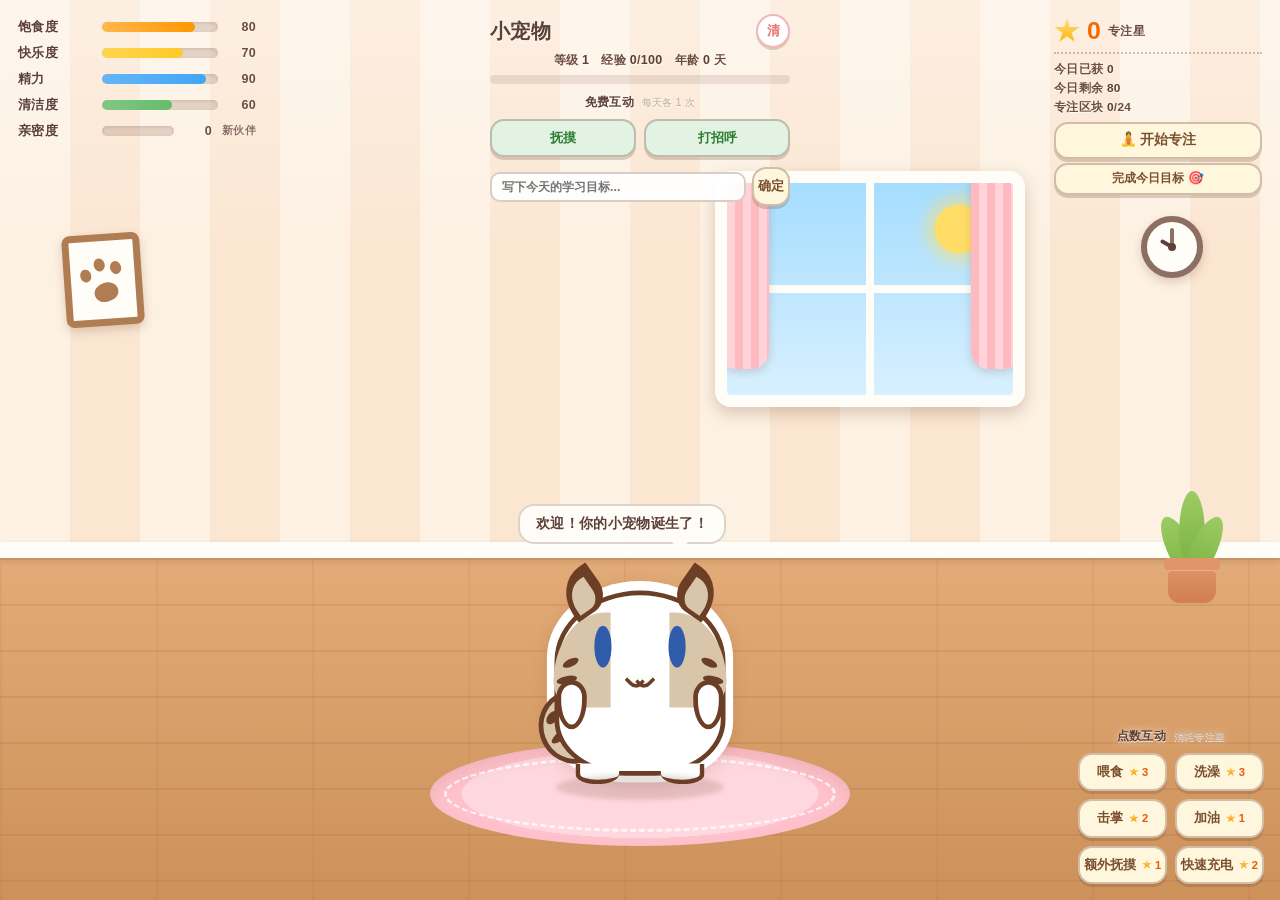
==== commit 688546b3: "移动端ui适配" ====
--- a/pet-companion/index.html
+++ b/pet-companion/index.html
@@ -4,8 +4,8 @@
     <meta charset="UTF-8" />
     <meta name="viewport" content="width=device-width, initial-scale=1.0" />
     <title>宠物伙伴</title>
-    <link rel="stylesheet" href="css/style.css" />
-    <link rel="stylesheet" href="css/pet.css" />
+    <link rel="stylesheet" href="css/style.css?v=5" />
+    <link rel="stylesheet" href="css/pet.css?v=5" />
 </head>
 <body>
     <div id="app">
@@ -39,6 +39,9 @@
             <div class="curtain curtain-l"></div>
             <div class="curtain curtain-r"></div>
         </div>
+        <!-- 墙面小星星贴纸（移动端显示，桌面隐藏） -->
+        <div class="room-star s1"></div>
+        <div class="room-star s2"></div>
         <!-- 地板上的地毯 -->
         <div class="room-rug"></div>
         <!-- 右下角盆栽 -->
@@ -71,10 +74,12 @@
                 <div class="progress-bar"><div class="progress-fill" id="hygiene-fill" style="width: 60%"></div></div>
                 <span class="stat-value" id="hygiene-value">60</span>
             </div>
-            <!-- 亲密度（无上限，只增不减，B 渲染数值） -->
+            <!-- 亲密度（无上限，只增不减，进度条满200即满，超200后数值继续增加） -->
             <div class="stat stat-affection">
                 <span class="stat-label">亲密度</span>
+                <div class="progress-bar"><div class="progress-fill" id="affection-fill" style="width: 0%"></div></div>
                 <span class="stat-value" id="affection-value">0</span>
+                <span class="stat-stage" id="affection-stage">新伙伴</span>
             </div>
         </section>
 
@@ -82,10 +87,8 @@
         <header>
             <div class="header-top">
                 <h1 id="pet-name">小宠物</h1>
-                <!-- 存档管理（收纳为小圆钮） -->
+                <!-- 重置按钮（收纳为小圆钮） -->
                 <div id="save-management">
-                    <button class="secondary-btn" id="save-btn" title="保存">存</button>
-                    <button class="secondary-btn" id="load-btn" title="读档">读</button>
                     <button class="secondary-btn danger" id="reset-btn" title="重置">清</button>
                 </div>
             </div>
@@ -106,6 +109,11 @@
                     <button class="action-btn action-btn-free" data-action="greet">打招呼</button>
                 </div>
             </div>
+            <!-- 学习意图输入 -->
+            <div class="intention-row">
+                <input type="text" id="intention-input" placeholder="写下今天的学习目标..." maxlength="60" />
+                <button class="action-btn-star" id="intention-btn">确定</button>
+            </div>
         </header>
 
         <!-- ===== 右上角：专注星面板（数据由 B 通过 GameLogic.getStarsInfo 渲染） ===== -->
@@ -120,6 +128,12 @@
                 <span>今日剩余 <strong id="daily-star-remaining">80</strong></span>
                 <span>专注区块 <strong id="focus-block-count">0</strong>/24</span>
             </div>
+            <!-- 手动专注计时器 -->
+            <div id="manual-focus-row" style="display:none;margin-top:6px;font-size:0.78rem;color:#2e7d32;text-align:center;">
+                ⏱ 已专注 <strong id="manual-focus-timer">00:00</strong>
+            </div>
+            <button class="action-btn action-btn-star" id="manual-focus-btn" style="margin-top:6px;width:100%;font-size:0.85rem;padding:8px 4px;">🧘 开始专注</button>
+            <button class="action-btn-star" id="claim-goal-btn" style="margin-top:4px;width:100%;font-size:0.78rem;padding:6px 4px;">完成今日目标 🎯</button>
         </section>
 
         <!-- ===== 中央：宠物展示区（站在地板地毯上） ===== -->
--- a/pet-companion/css/style.css
+++ b/pet-companion/css/style.css
@@ -342,6 +342,25 @@
 .leaf-2 { transform: translateX(-50%) rotate(0deg) translateY(-10px); height: 72px; }
 .leaf-3 { transform: translateX(-50%) rotate(26deg); }
 
+/* ---- 墙面小星星贴纸（移动端专属装饰，桌面隐藏） ---- */
+.room-star {
+    display: none;
+    position: absolute;
+    background: #ffd54f;
+    clip-path: polygon(50% 0%, 61% 35%, 98% 35%, 68% 57%, 79% 91%, 50% 70%, 21% 91%, 32% 57%, 2% 35%, 39% 35%);
+    opacity: 0.85;
+    z-index: 1;
+    animation: starTwinkle 2.8s ease-in-out infinite;
+}
+
+.room-star.s1 { width: 24px; height: 24px; }
+.room-star.s2 { width: 16px; height: 16px; animation-delay: 1.2s; }
+
+@keyframes starTwinkle {
+    0%, 100% { transform: scale(1) rotate(0deg); opacity: 0.85; }
+    50%      { transform: scale(0.78) rotate(18deg); opacity: 0.55; }
+}
+
 /* ============================================================
  * UI 面板（无大框，直接浮在房间之上，靠文字投影保证可读）
  * ============================================================ */
@@ -539,8 +558,7 @@
 .message-bubble {
     position: absolute;
     top: -48px;
-    left: 0;
-    transform: none;
+    left: -12px;
     width: max-content;
     max-width: 300px;
     padding: 9px 16px;
@@ -560,7 +578,8 @@
     content: '';
     position: absolute;
     bottom: -9px;
-    right: 28px;
+    left: auto;
+    right: 36px;
     transform: none;
     border-left: 8px solid transparent;
     border-right: 8px solid transparent;
@@ -593,6 +612,37 @@
 header .action-group-title {
     text-align: center;
     margin-top: 10px;
+}
+
+/* 意图输入行 */
+.intention-row {
+    display: flex;
+    gap: 6px;
+    margin-top: 10px;
+    align-items: center;
+}
+
+.intention-row input {
+    flex: 1;
+    font-size: 0.78rem;
+    padding: 6px 10px;
+    border: 2px solid rgba(107, 62, 38, 0.25);
+    border-radius: 10px;
+    outline: none;
+    background: rgba(255, 255, 255, 0.92);
+    font-family: inherit;
+    font-weight: 600;
+    color: #5d4037;
+}
+
+.intention-row input:focus {
+    border-color: #ffa726;
+}
+
+.intention-row .action-btn {
+    padding: 6px 12px;
+    font-size: 0.78rem;
+    flex-shrink: 0;
 }
 
 .action-group-title small {
@@ -655,8 +705,19 @@
     background: #d0ecd4;
 }
 
-/* 点数互动按钮：金色系 */
+/* 点数互动按钮：金色系（独立使用，不含 .action-btn 时也具备基础样式） */
 .action-btn-star {
+    padding: 9px 4px;
+    border: 2.5px solid rgba(107, 62, 38, 0.3);
+    border-radius: 14px;
+    font-size: 0.82rem;
+    font-weight: 800;
+    line-height: 1.25;
+    cursor: pointer;
+    box-shadow: 0 3px 0 rgba(107, 62, 38, 0.22);
+    transition: transform 0.12s ease, box-shadow 0.12s ease;
+    user-select: none;
+    white-space: nowrap;
     background: #fff6de;
     color: #7a4f2d;
 }
@@ -755,6 +816,20 @@
 #energy-fill    { background: linear-gradient(90deg, #64b5f6, #42a5f5); }
 #hygiene-fill   { background: linear-gradient(90deg, #81c784, #66bb6a); }
 
+/* 亲密度进度条：粉色系，不同于其他属性 */
+#affection-fill  { background: linear-gradient(90deg, #f48fb1, #ec407a); }
+
+/* 亲密度阶段文字 */
+.stat-stage {
+    font-size: 0.68rem;
+    font-weight: 700;
+    color: #8d6e63;
+    flex-shrink: 0;
+    white-space: nowrap;
+    text-shadow: 0 1px 0 rgba(255, 253, 248, 0.85);
+    margin-left: 2px;
+}
+
 /* ============================================================
  * B 动态创建的模块面板（companion / mirror / record / profile）
  * JS 内联样式不含定位属性，这里用外部 CSS 统一定位
@@ -811,36 +886,122 @@
  * 响应式
  * ============================================================ */
 @media (max-width: 960px) {
-    .room-frame, .room-clock, .room-plant {
-        display: none;
+    /* 时钟保持隐藏（右侧有专注星面板+窗户，空间挤） */
+    .room-clock { display: none; }
+
+    /* 波点墙纸：移动端墙面装饰基底 */
+    .room-wall {
+        background:
+            radial-gradient(circle, rgba(255, 171, 145, 0.35) 6px, transparent 7px),
+            radial-gradient(circle, rgba(255, 213, 79, 0.3) 4px, transparent 5px),
+            linear-gradient(180deg, rgba(255, 255, 255, 0.35), transparent 45%),
+            repeating-linear-gradient(90deg, #fdf1e3 0 70px, #fbe6d2 70px 140px);
+        background-size: 88px 88px, 88px 88px, auto, auto;
+        background-position: 0 0, 44px 44px, 0 0, 0 0;
+    }
+
+    /* 挂画缩小恢复（避开左上属性面板） */
+    .room-frame {
+        left: 4%;
+        top: 38%;
+        transform: rotate(-4deg) scale(0.72);
+    }
+
+    /* 盆栽缩小恢复（右下按钮组上方） */
+    .room-plant {
+        right: 4%;
+        bottom: 42%;
+        transform: scale(0.8);
     }
 
     .room-window {
-        width: 230px;
-        height: 176px;
-        top: 17vh;
+        width: 280px;
+        height: 212px;
+        top: 24vh;
     }
 
     .curtain {
-        width: 38px;
-        height: 146px;
-    }
-
-    .cloud-1 { top: 40px; }
-    .cloud-2 { top: 96px; }
+        width: 44px;
+        height: 178px;
+    }
+
+    .cloud-1 { top: 44px; }
+    .cloud-2 { top: 112px; }
 
     header { width: 268px; }
 
     #stats-panel { width: 208px; }
 
     #star-panel { width: 172px; }
+
+    /* 宠物中心对齐墙/地板分界线（38%），猫高 240px --cs:1 */
+    #pet-area { bottom: calc(38% - 120px); }
+    .room-rug { bottom: calc(38% - 172px); }
 
     #companion-panel, #profile-summary { width: 214px; }
     #profile-summary { bottom: 178px; }
 }
 
 @media (max-width: 620px) {
-    .room-window { display: none; }
+    /* 小窗：挂在墙上（底边离开踢脚线白线一段距离），宠物挡住下半 */
+    .room-window {
+        width: 220px;
+        height: 148px;
+        left: 50%;
+        top: auto;
+        bottom: calc(38% + 44px);
+        border-width: 9px;
+        border-radius: 14px;
+    }
+
+    .window-sun {
+        width: 40px;
+        height: 40px;
+        right: 18px;
+        top: 16px;
+    }
+
+    .window-cloud { width: 36px; height: 13px; }
+    .window-cloud::before { width: 17px; height: 17px; left: 5px; top: -8px; }
+    .window-cloud::after  { width: 12px; height: 12px; right: 6px; top: -4px; }
+    .cloud-1 { left: -50px; top: 26px; }
+    .cloud-2 { left: -100px; top: 78px; transform: scale(0.75); }
+
+    .curtain {
+        width: 26px;
+        height: 98px;
+        top: -6px;
+    }
+    .curtain-l { left: -6px; }
+    .curtain-r { right: -6px; }
+
+    /* 挂画进一步缩小（属性面板下方左墙） */
+    .room-frame {
+        left: 6%;
+        top: 33%;
+        transform: rotate(-4deg) scale(0.6);
+    }
+
+    /* 盆栽移到左下角（companion 面板隐藏后的空位） */
+    .room-plant {
+        left: 10px;
+        right: auto;
+        bottom: 10px;
+        transform: scale(0.72);
+    }
+
+    /* 星星贴纸显示（右上空旷墙面，避开小窗） */
+    .room-star { display: block; }
+    .room-star.s1 { right: 9%; top: 21%; }
+    .room-star.s2 { right: 38%; top: 11%; }
+
+    /* 宠物中心对齐墙/地板分界线（38%），猫高 240px --cs:0.8 → 半高 96px */
+    #pet-area { bottom: calc(38% - 96px); }
+    .room-rug {
+        bottom: calc(38% - 139px);
+        width: min(300px, 74vw);
+        height: 86px;
+    }
 
     /* 顶部三卡改为：属性左上 / 专注星右上 / 信息卡下移 */
     header {
@@ -868,7 +1029,7 @@
     /* 小屏隐藏 B 的两个常驻小面板，避免与底栏挤在一起 */
     #companion-panel, #profile-summary { display: none; }
 
-    #record-panel { bottom: 188px; }
+    #record-panel { bottom: 210px; }
 
     #pet-sprite { --cs: 0.8; }
 
@@ -877,3 +1038,207 @@
         padding: 8px 2px;
     }
 }
+
+/* ---- 手机端（480px 以下）---- */
+@media (max-width: 480px) {
+    /* 装饰进一步缩小（保留画面丰富度） */
+    .room-frame {
+        top: 36%;
+        transform: rotate(-4deg) scale(0.5);
+    }
+    .room-plant { transform: scale(0.6); }
+    .room-star.s1 { right: 11%; top: 24%; }
+    .room-star.s2 { right: 42%; top: 13%; }
+    .room-window {
+        width: 190px;
+        height: 126px;
+        top: auto;
+        bottom: calc(38% + 40px);
+    }
+    .window-sun {
+        width: 34px;
+        height: 34px;
+        right: 14px;
+        top: 12px;
+    }
+    .curtain { height: 82px; }
+    .room-rug {
+        bottom: calc(38% - 102px);
+        width: min(240px, 76vw);
+        height: 72px;
+    }
+
+    /* 隐藏 B 的常驻小面板，避免遮挡 */
+    #companion-panel, #profile-summary { display: none; }
+
+    /* 浮层面板改为全屏宽 */
+    #mirror-panel {
+        width: 92vw !important;
+        top: 30%;
+        left: 50%;
+        transform: translate(-50%, -50%);
+    }
+
+    #record-panel {
+        width: 92vw !important;
+        left: 50%;
+        bottom: 230px;
+        transform: translateX(-50%);
+    }
+
+    /* 属性面板更紧凑 */
+    #stats-panel {
+        top: 12px;
+        left: 10px;
+        width: 44vw;
+        max-width: 150px;
+        padding: 6px 8px;
+    }
+
+    .stat {
+        gap: 4px;
+        margin-bottom: 5px;
+    }
+
+    .stat-label {
+        width: 44px;
+        font-size: 0.6rem;
+    }
+
+    .stat .progress-bar {
+        height: 7px;
+    }
+
+    .stat .stat-value {
+        width: 24px;
+        font-size: 0.65rem;
+    }
+
+    .stat-stage { font-size: 0.55rem; }
+
+    /* 专注星面板更紧凑 */
+    #star-panel {
+        top: 12px;
+        right: 10px;
+        width: 40vw;
+        max-width: 120px;
+        padding: 6px 8px;
+    }
+
+    .star-main { gap: 4px; padding-bottom: 5px; margin-bottom: 5px; }
+    .star-icon { width: 20px; height: 20px; }
+    .star-count { font-size: 1rem; }
+    .star-label { font-size: 0.65rem; }
+    .star-meta { font-size: 0.55rem; }
+
+    #manual-focus-btn {
+        font-size: 0.7rem !important;
+        padding: 6px 4px !important;
+    }
+
+    #claim-goal-btn {
+        font-size: 0.65rem !important;
+        padding: 5px 4px !important;
+    }
+
+    /* 顶部信息卡 */
+    header {
+        top: 130px;
+        width: min(280px, 92vw);
+    }
+
+    header .meta-info { font-size: 0.65rem; gap: 8px; }
+    #pet-name { font-size: 1rem; }
+    #xp-bar { height: 7px; }
+
+    .intention-row { margin-top: 6px; }
+    .intention-row input { font-size: 0.7rem; padding: 5px 8px; }
+    .intention-row .action-btn { font-size: 0.7rem; padding: 5px 10px; }
+
+    .action-group-title { font-size: 0.65rem; margin-bottom: 5px; }
+    header .action-group-title { margin-top: 6px; }
+
+    /* 宠物缩小 + 中心对齐分界线（38%），猫高 240px --cs:0.55 → 半高 66px */
+    #pet-sprite { --cs: 0.55; }
+    #pet-area { bottom: calc(38% - 66px); }
+    #pet-area::after {
+        width: 100px;
+        height: 16px;
+        bottom: -4px;
+    }
+
+    /* 对话气泡缩小 */
+    .message-bubble {
+        font-size: 0.72rem;
+        padding: 6px 12px;
+        max-width: 200px;
+        top: -38px;
+    }
+
+    /* 动作按钮 — 触控友好 */
+    #actions { bottom: 8px; right: 8px; }
+    .action-grid { gap: 5px; }
+    .action-grid-lower { margin-top: 5px; }
+
+    .action-btn {
+        font-size: 0.65rem;
+        padding: 8px 2px;
+        min-height: 38px;
+        border-radius: 10px;
+    }
+
+    .action-btn-star {
+        font-size: 0.65rem;
+        padding: 8px 2px;
+        min-height: 38px;
+        border-radius: 10px;
+    }
+
+    .star-cost { font-size: 0.6rem; }
+
+    /* 重置按钮 */
+    .secondary-btn {
+        width: 28px;
+        height: 28px;
+        font-size: 0.7rem;
+    }
+}
+
+/* ---- 极小屏（380px 以下）---- */
+@media (max-width: 380px) {
+    #pet-sprite { --cs: 0.45; }
+    #pet-area { bottom: calc(38% - 54px); }
+    .room-rug {
+        bottom: calc(38% - 86px);
+        width: min(210px, 78vw);
+        height: 64px;
+    }
+    .room-window {
+        width: 165px;
+        height: 112px;
+        top: auto;
+        bottom: calc(38% + 36px);
+    }
+    .curtain { height: 72px; }
+
+    #stats-panel { width: 42vw; max-width: 130px; }
+    #star-panel { width: 38vw; max-width: 105px; }
+
+    .stat-label { width: 36px; font-size: 0.55rem; }
+    .stat .stat-value { width: 20px; font-size: 0.55rem; }
+
+    .star-count { font-size: 0.85rem; }
+
+    header { width: 88vw; }
+    header .meta-info { font-size: 0.58rem; gap: 5px; }
+    #pet-name { font-size: 0.85rem; }
+
+    .action-btn { font-size: 0.58rem; min-height: 34px; }
+    .action-btn-star { font-size: 0.58rem; min-height: 34px; }
+
+    .message-bubble {
+        font-size: 0.65rem;
+        max-width: 160px;
+        padding: 5px 10px;
+    }
+}
